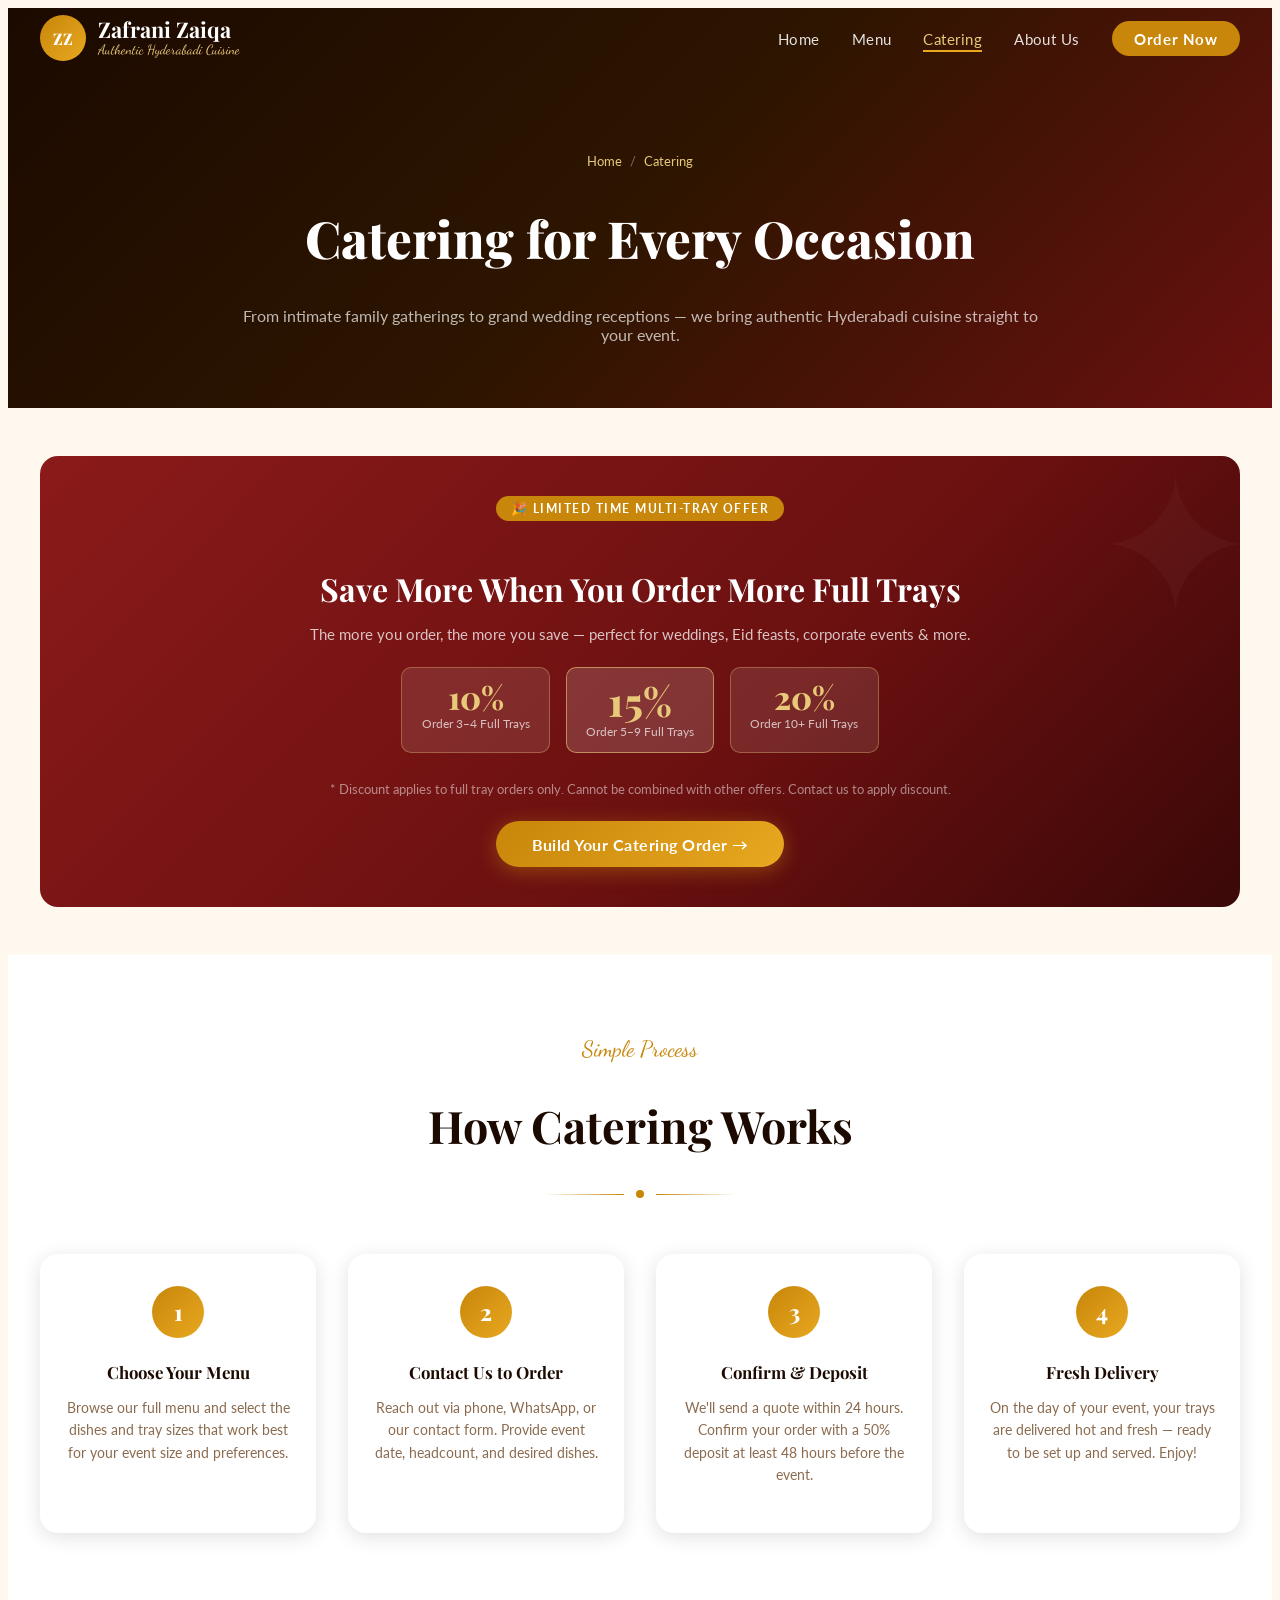
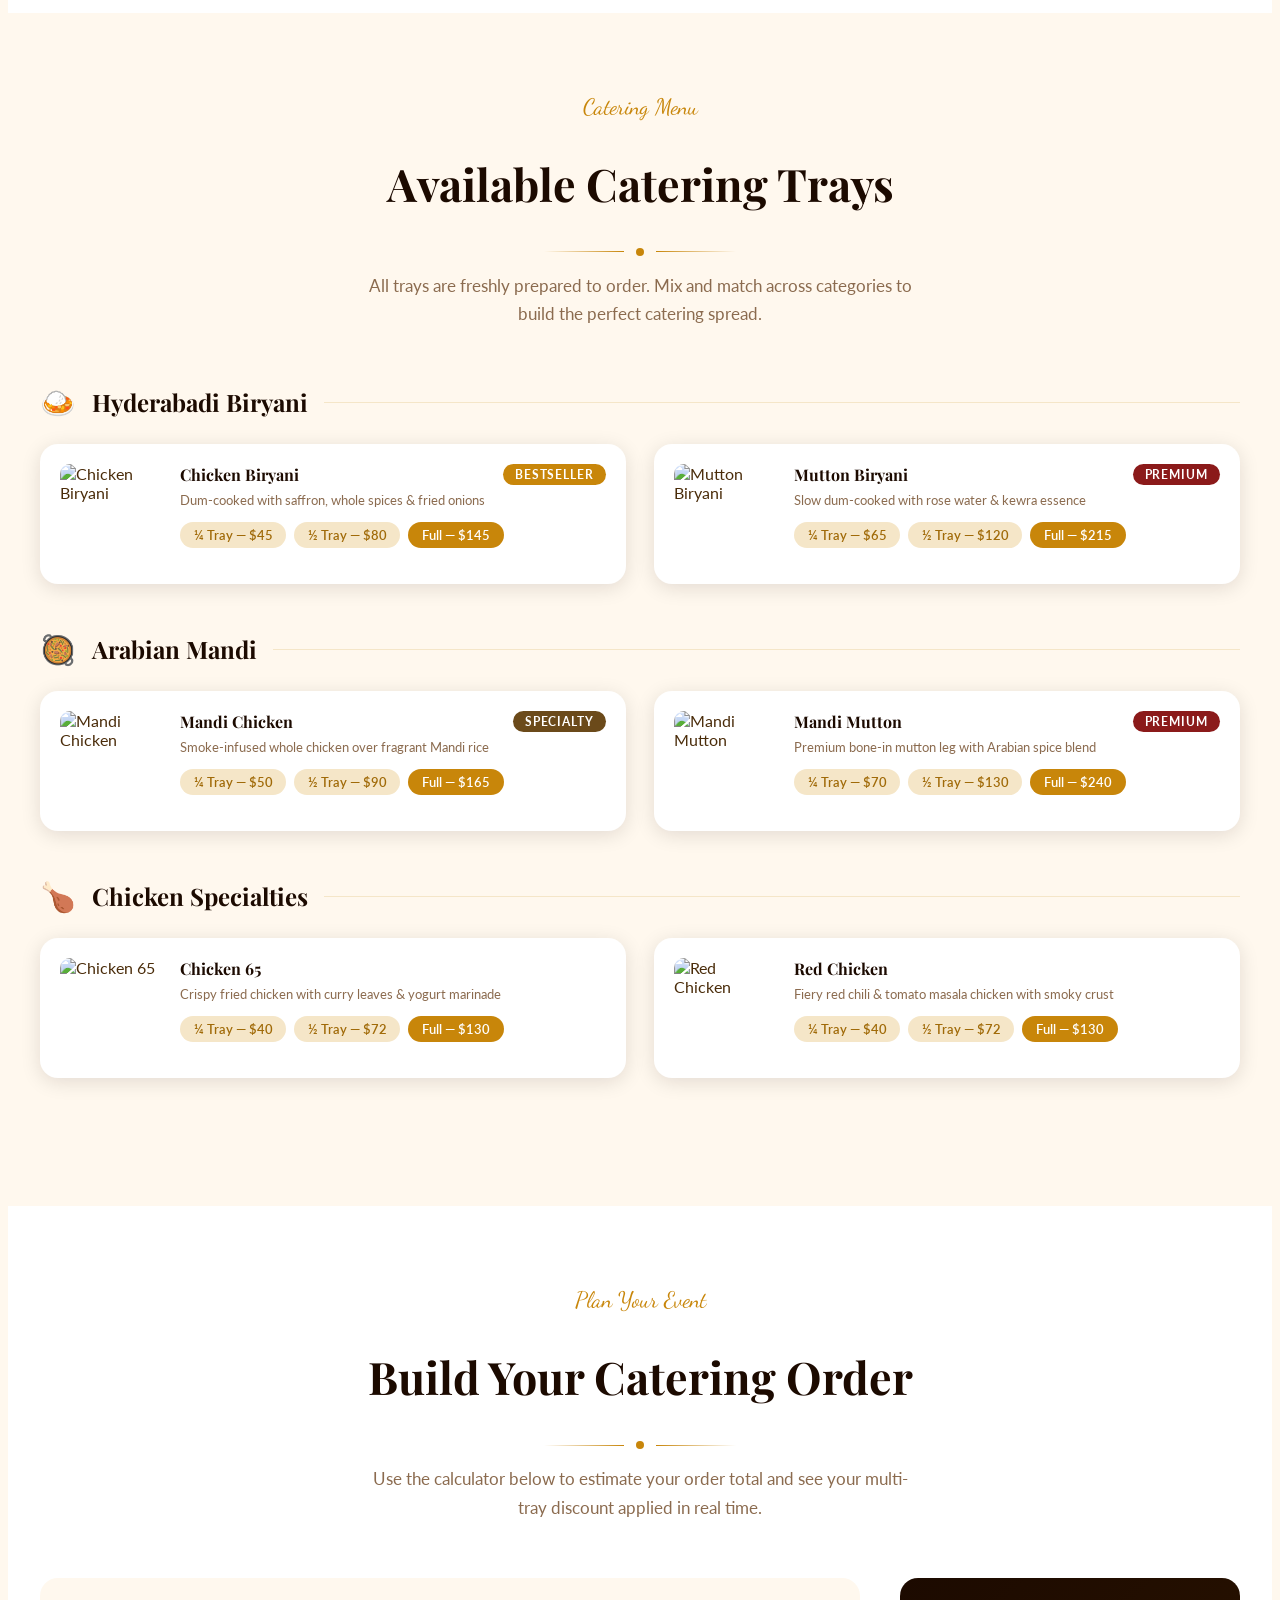
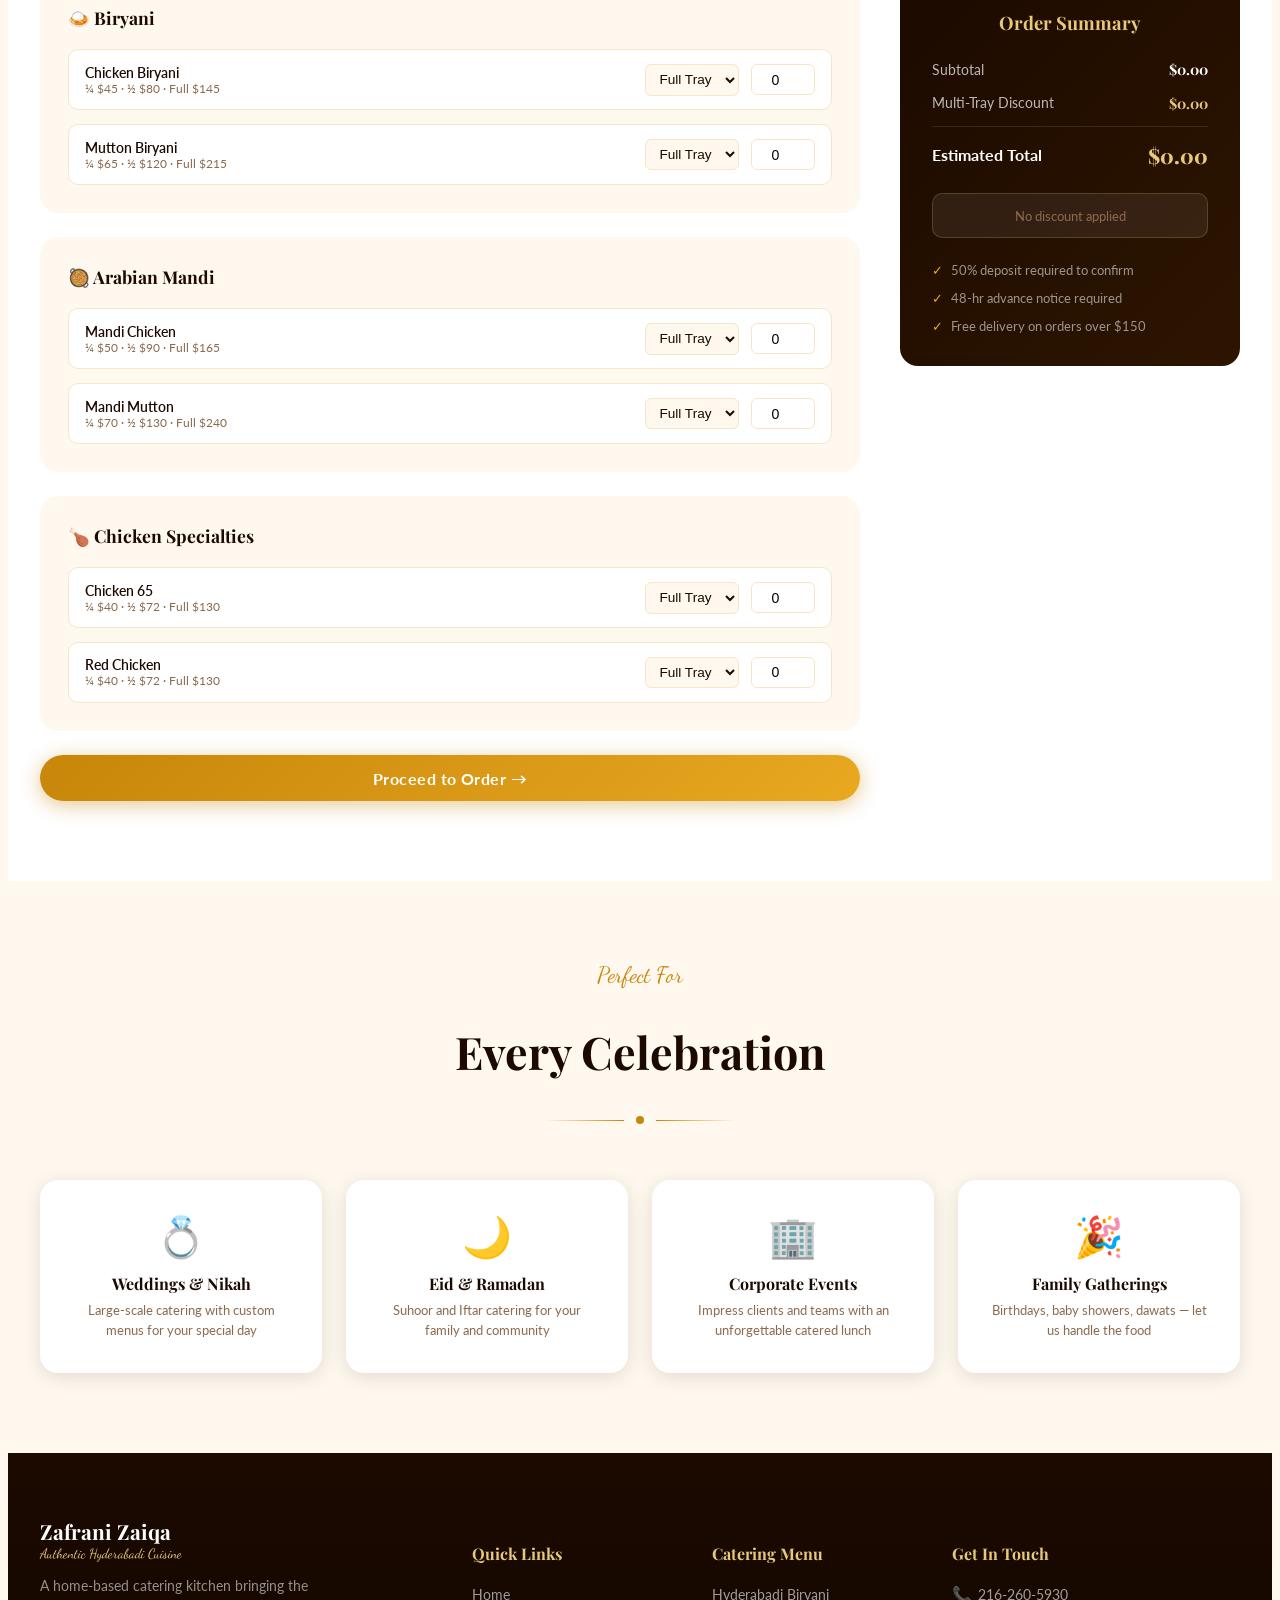
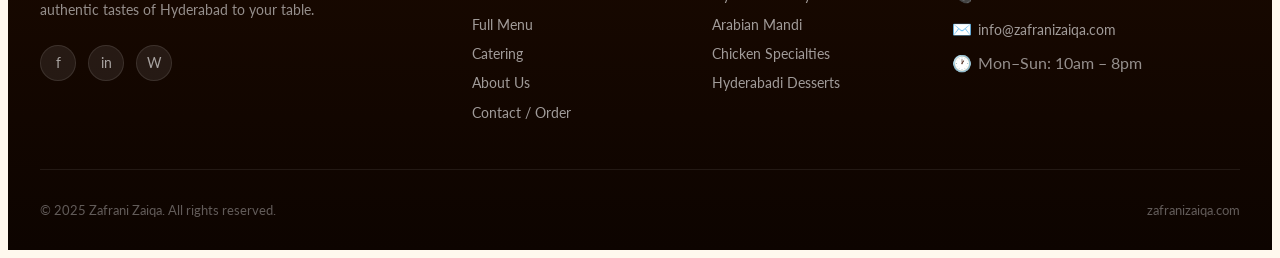
==== catering.html @ 7ddc4962 "initial commit" ====
<!DOCTYPE html>
<html lang="en">
<head>
  <meta charset="UTF-8" />
  <meta name="viewport" content="width=device-width, initial-scale=1.0" />
  <title>Catering Services — Zafrani Zaiqa</title>
  <meta name="description" content="Zafrani Zaiqa catering services. Quarter, half and full trays of Hyderabadi Biryani, Arabian Mandi, and more. Multi-tray discounts up to 20% off." />

  <link rel="preconnect" href="https://fonts.googleapis.com" />
  <link rel="preconnect" href="https://fonts.gstatic.com" crossorigin />
  <link href="https://fonts.googleapis.com/css2?family=Playfair+Display:ital,wght@0,400;0,600;0,700;0,800;1,400&family=Lato:wght@300;400;700&family=Dancing+Script:wght@500;700&display=swap" rel="stylesheet" />
  <link rel="stylesheet" href="css/styles.css" />
</head>
<body>

  <!-- ===================== NAVBAR ===================== -->
  <nav id="navbar" class="scrolled">
    <div class="nav-inner">
      <a href="index.html" style="display:flex;align-items:center;gap:0.75rem;text-decoration:none;">
        <div style="width:46px;height:46px;background:linear-gradient(135deg,#C8860A,#E8A820);border-radius:50%;display:flex;align-items:center;justify-content:center;flex-shrink:0;">
          <span style="font-family:'Playfair Display',serif;font-weight:800;font-size:1rem;color:#fff;">ZZ</span>
        </div>
        <div>
          <div class="nav-logo-text">Zafrani Zaiqa</div>
          <div class="nav-logo-sub">Authentic Hyderabadi Cuisine</div>
        </div>
      </a>
      <ul class="nav-links">
        <li><a href="index.html">Home</a></li>
        <li><a href="menu.html">Menu</a></li>
        <li><a href="catering.html" class="active">Catering</a></li>
        <li><a href="about.html">About Us</a></li>
        <li><a href="contact.html" class="nav-cta">Order Now</a></li>
      </ul>
      <button class="hamburger" id="menuToggle" aria-label="Toggle navigation" aria-expanded="false">
        <span></span><span></span><span></span>
      </button>
    </div>
    <div class="mobile-menu" id="mobileMenu">
      <a href="index.html">Home</a>
      <a href="menu.html">Menu</a>
      <a href="catering.html">Catering</a>
      <a href="about.html">About Us</a>
      <a href="contact.html" class="mob-cta">Order Now</a>
    </div>
  </nav>

  <!-- ===================== PAGE HERO ===================== -->
  <div class="page-hero" style="padding-top:76px;min-height:400px;" >
    <div style="position:absolute;inset:0;background-image:url('https://images.unsplash.com/photo-1555244162-803834f70033?auto=format&fit=crop&w=1400&q=70');background-size:cover;background-position:center;opacity:0.2;"></div>
    <div class="page-hero-content">
      <div class="breadcrumb">
        <a href="index.html">Home</a>
        <span>/</span>
        <span style="color:var(--gold);">Catering</span>
      </div>
      <h1>Catering for Every Occasion</h1>
      <p>From intimate family gatherings to grand wedding receptions — we bring authentic Hyderabadi cuisine straight to your event.</p>
    </div>
  </div>

  <!-- ===================== MULTI-TRAY PROMO BANNER ===================== -->
  <section style="padding:3rem 1.5rem;" class="bg-cream" id="discounts">
    <div class="container">
      <div class="promo-banner animate-on-scroll">
        <span class="promo-banner-tag">🎉 Limited Time Multi-Tray Offer</span>
        <h3>Save More When You Order More Full Trays</h3>
        <p>The more you order, the more you save — perfect for weddings, Eid feasts, corporate events &amp; more.</p>

        <div class="promo-tiers">
          <div class="promo-tier">
            <span class="pct">10%</span>
            <div class="desc">Order 3–4 Full Trays</div>
          </div>
          <div class="promo-tier" style="border-color:rgba(232,201,122,0.6);background:rgba(255,255,255,0.15);">
            <span class="pct" style="font-size:2.5rem;">15%</span>
            <div class="desc">Order 5–9 Full Trays</div>
          </div>
          <div class="promo-tier">
            <span class="pct">20%</span>
            <div class="desc">Order 10+ Full Trays</div>
          </div>
        </div>

        <p style="font-size:0.8rem;color:rgba(255,255,255,0.5);margin-bottom:1.5rem;">
          * Discount applies to full tray orders only. Cannot be combined with other offers. Contact us to apply discount.
        </p>
        <a href="#cateringOrderForm" class="btn-primary">Build Your Catering Order →</a>
      </div>
    </div>
  </section>

  <!-- ===================== HOW IT WORKS ===================== -->
  <section class="section bg-white">
    <div class="container">
      <div class="section-header animate-on-scroll">
        <span class="section-tag">Simple Process</span>
        <h2 class="section-title">How Catering Works</h2>
        <div class="divider-ornament"><div class="ornament-dot"></div></div>
      </div>

      <div class="steps-grid stagger">
        <div class="step-card">
          <div class="step-number">1</div>
          <h4>Choose Your Menu</h4>
          <p>Browse our full menu and select the dishes and tray sizes that work best for your event size and preferences.</p>
        </div>
        <div class="step-card">
          <div class="step-number">2</div>
          <h4>Contact Us to Order</h4>
          <p>Reach out via phone, WhatsApp, or our contact form. Provide event date, headcount, and desired dishes.</p>
        </div>
        <div class="step-card">
          <div class="step-number">3</div>
          <h4>Confirm &amp; Deposit</h4>
          <p>We'll send a quote within 24 hours. Confirm your order with a 50% deposit at least 48 hours before the event.</p>
        </div>
        <div class="step-card">
          <div class="step-number">4</div>
          <h4>Fresh Delivery</h4>
          <p>On the day of your event, your trays are delivered hot and fresh — ready to be set up and served. Enjoy!</p>
        </div>
      </div>
    </div>
  </section>

  <!-- ===================== CATERING MENU ===================== -->
  <section class="section bg-cream">
    <div class="container">
      <div class="section-header animate-on-scroll">
        <span class="section-tag">Catering Menu</span>
        <h2 class="section-title">Available Catering Trays</h2>
        <div class="divider-ornament"><div class="ornament-dot"></div></div>
        <p class="section-subtitle" style="margin:0 auto;">
          All trays are freshly prepared to order. Mix and match across categories to build the perfect catering spread.
        </p>
      </div>

      <!-- Biryani Section -->
      <div style="margin-bottom:3rem;">
        <div style="display:flex;align-items:center;gap:1rem;margin-bottom:1.5rem;">
          <span style="font-size:1.8rem;">🍛</span>
          <h3 style="font-family:'Playfair Display',serif;font-size:1.5rem;font-weight:700;color:var(--dark);margin:0;">Hyderabadi Biryani</h3>
          <div style="flex:1;height:1px;background:var(--cream-dark);"></div>
        </div>

        <div class="grid-2 stagger">
          <div style="background:var(--white);border-radius:var(--radius-lg);overflow:hidden;box-shadow:var(--shadow-card);display:flex;gap:1.25rem;padding:1.25rem;align-items:flex-start;transition:var(--transition);" onmouseover="this.style.transform='translateY(-4px)';this.style.boxShadow='var(--shadow-hover)'" onmouseout="this.style.transform='';this.style.boxShadow='var(--shadow-card)'">
            <img src="https://images.unsplash.com/photo-1563379091339-03b21ab4a4f8?auto=format&fit=crop&w=200&q=80" alt="Chicken Biryani" style="width:100px;height:100px;object-fit:cover;border-radius:var(--radius);flex-shrink:0;" loading="lazy" />
            <div style="flex:1;">
              <div style="display:flex;align-items:flex-start;justify-content:space-between;gap:0.5rem;flex-wrap:wrap;margin-bottom:0.35rem;">
                <h4 style="font-family:'Playfair Display',serif;font-weight:700;font-size:1rem;color:var(--dark);margin:0;">Chicken Biryani</h4>
                <span class="badge badge-saffron">Bestseller</span>
              </div>
              <p style="font-size:0.82rem;color:var(--text-muted);margin:0 0 0.75rem;line-height:1.5;">Dum-cooked with saffron, whole spices &amp; fried onions</p>
              <div style="display:flex;gap:0.5rem;flex-wrap:wrap;">
                <span class="pill-tag">¼ Tray — $45</span>
                <span class="pill-tag">½ Tray — $80</span>
                <span class="pill-tag" style="background:var(--saffron);color:#fff;">Full — $145</span>
              </div>
            </div>
          </div>

          <div style="background:var(--white);border-radius:var(--radius-lg);overflow:hidden;box-shadow:var(--shadow-card);display:flex;gap:1.25rem;padding:1.25rem;align-items:flex-start;transition:var(--transition);" onmouseover="this.style.transform='translateY(-4px)';this.style.boxShadow='var(--shadow-hover)'" onmouseout="this.style.transform='';this.style.boxShadow='var(--shadow-card)'">
            <img src="https://images.unsplash.com/photo-1589302168068-964664d93dc0?auto=format&fit=crop&w=200&q=80" alt="Mutton Biryani" style="width:100px;height:100px;object-fit:cover;border-radius:var(--radius);flex-shrink:0;" loading="lazy" />
            <div style="flex:1;">
              <div style="display:flex;align-items:flex-start;justify-content:space-between;gap:0.5rem;flex-wrap:wrap;margin-bottom:0.35rem;">
                <h4 style="font-family:'Playfair Display',serif;font-weight:700;font-size:1rem;color:var(--dark);margin:0;">Mutton Biryani</h4>
                <span class="badge badge-maroon">Premium</span>
              </div>
              <p style="font-size:0.82rem;color:var(--text-muted);margin:0 0 0.75rem;line-height:1.5;">Slow dum-cooked with rose water &amp; kewra essence</p>
              <div style="display:flex;gap:0.5rem;flex-wrap:wrap;">
                <span class="pill-tag">¼ Tray — $65</span>
                <span class="pill-tag">½ Tray — $120</span>
                <span class="pill-tag" style="background:var(--saffron);color:#fff;">Full — $215</span>
              </div>
            </div>
          </div>
        </div>
      </div>

      <!-- Mandi Section -->
      <div style="margin-bottom:3rem;">
        <div style="display:flex;align-items:center;gap:1rem;margin-bottom:1.5rem;">
          <span style="font-size:1.8rem;">🥘</span>
          <h3 style="font-family:'Playfair Display',serif;font-size:1.5rem;font-weight:700;color:var(--dark);margin:0;">Arabian Mandi</h3>
          <div style="flex:1;height:1px;background:var(--cream-dark);"></div>
        </div>

        <div class="grid-2 stagger">
          <div style="background:var(--white);border-radius:var(--radius-lg);overflow:hidden;box-shadow:var(--shadow-card);display:flex;gap:1.25rem;padding:1.25rem;align-items:flex-start;transition:var(--transition);" onmouseover="this.style.transform='translateY(-4px)';this.style.boxShadow='var(--shadow-hover)'" onmouseout="this.style.transform='';this.style.boxShadow='var(--shadow-card)'">
            <img src="https://images.unsplash.com/photo-1534422298391-e4f8c172dddb?auto=format&fit=crop&w=200&q=80" alt="Mandi Chicken" style="width:100px;height:100px;object-fit:cover;border-radius:var(--radius);flex-shrink:0;" loading="lazy" />
            <div style="flex:1;">
              <div style="display:flex;align-items:flex-start;justify-content:space-between;gap:0.5rem;flex-wrap:wrap;margin-bottom:0.35rem;">
                <h4 style="font-family:'Playfair Display',serif;font-weight:700;font-size:1rem;color:var(--dark);margin:0;">Mandi Chicken</h4>
                <span class="badge" style="background:#6B4A1A;color:#fff;">Specialty</span>
              </div>
              <p style="font-size:0.82rem;color:var(--text-muted);margin:0 0 0.75rem;line-height:1.5;">Smoke-infused whole chicken over fragrant Mandi rice</p>
              <div style="display:flex;gap:0.5rem;flex-wrap:wrap;">
                <span class="pill-tag">¼ Tray — $50</span>
                <span class="pill-tag">½ Tray — $90</span>
                <span class="pill-tag" style="background:var(--saffron);color:#fff;">Full — $165</span>
              </div>
            </div>
          </div>

          <div style="background:var(--white);border-radius:var(--radius-lg);overflow:hidden;box-shadow:var(--shadow-card);display:flex;gap:1.25rem;padding:1.25rem;align-items:flex-start;transition:var(--transition);" onmouseover="this.style.transform='translateY(-4px)';this.style.boxShadow='var(--shadow-hover)'" onmouseout="this.style.transform='';this.style.boxShadow='var(--shadow-card)'">
            <img src="https://images.unsplash.com/photo-1544025162-d76694265947?auto=format&fit=crop&w=200&q=80" alt="Mandi Mutton" style="width:100px;height:100px;object-fit:cover;border-radius:var(--radius);flex-shrink:0;" loading="lazy" />
            <div style="flex:1;">
              <div style="display:flex;align-items:flex-start;justify-content:space-between;gap:0.5rem;flex-wrap:wrap;margin-bottom:0.35rem;">
                <h4 style="font-family:'Playfair Display',serif;font-weight:700;font-size:1rem;color:var(--dark);margin:0;">Mandi Mutton</h4>
                <span class="badge badge-maroon">Premium</span>
              </div>
              <p style="font-size:0.82rem;color:var(--text-muted);margin:0 0 0.75rem;line-height:1.5;">Premium bone-in mutton leg with Arabian spice blend</p>
              <div style="display:flex;gap:0.5rem;flex-wrap:wrap;">
                <span class="pill-tag">¼ Tray — $70</span>
                <span class="pill-tag">½ Tray — $130</span>
                <span class="pill-tag" style="background:var(--saffron);color:#fff;">Full — $240</span>
              </div>
            </div>
          </div>
        </div>
      </div>

      <!-- Chicken Specialties -->
      <div style="margin-bottom:3rem;">
        <div style="display:flex;align-items:center;gap:1rem;margin-bottom:1.5rem;">
          <span style="font-size:1.8rem;">🍗</span>
          <h3 style="font-family:'Playfair Display',serif;font-size:1.5rem;font-weight:700;color:var(--dark);margin:0;">Chicken Specialties</h3>
          <div style="flex:1;height:1px;background:var(--cream-dark);"></div>
        </div>

        <div class="grid-2 stagger">
          <div style="background:var(--white);border-radius:var(--radius-lg);overflow:hidden;box-shadow:var(--shadow-card);display:flex;gap:1.25rem;padding:1.25rem;align-items:flex-start;transition:var(--transition);" onmouseover="this.style.transform='translateY(-4px)';this.style.boxShadow='var(--shadow-hover)'" onmouseout="this.style.transform='';this.style.boxShadow='var(--shadow-card)'">
            <img src="https://images.unsplash.com/photo-1527477396000-e27163b481c2?auto=format&fit=crop&w=200&q=80" alt="Chicken 65" style="width:100px;height:100px;object-fit:cover;border-radius:var(--radius);flex-shrink:0;" loading="lazy" />
            <div style="flex:1;">
              <h4 style="font-family:'Playfair Display',serif;font-weight:700;font-size:1rem;color:var(--dark);margin:0 0 0.35rem;">Chicken 65</h4>
              <p style="font-size:0.82rem;color:var(--text-muted);margin:0 0 0.75rem;line-height:1.5;">Crispy fried chicken with curry leaves &amp; yogurt marinade</p>
              <div style="display:flex;gap:0.5rem;flex-wrap:wrap;">
                <span class="pill-tag">¼ Tray — $40</span>
                <span class="pill-tag">½ Tray — $72</span>
                <span class="pill-tag" style="background:var(--saffron);color:#fff;">Full — $130</span>
              </div>
            </div>
          </div>

          <div style="background:var(--white);border-radius:var(--radius-lg);overflow:hidden;box-shadow:var(--shadow-card);display:flex;gap:1.25rem;padding:1.25rem;align-items:flex-start;transition:var(--transition);" onmouseover="this.style.transform='translateY(-4px)';this.style.boxShadow='var(--shadow-hover)'" onmouseout="this.style.transform='';this.style.boxShadow='var(--shadow-card)'">
            <img src="https://images.unsplash.com/photo-1598103442097-8b74394b95c3?auto=format&fit=crop&w=200&q=80" alt="Red Chicken" style="width:100px;height:100px;object-fit:cover;border-radius:var(--radius);flex-shrink:0;" loading="lazy" />
            <div style="flex:1;">
              <h4 style="font-family:'Playfair Display',serif;font-weight:700;font-size:1rem;color:var(--dark);margin:0 0 0.35rem;">Red Chicken</h4>
              <p style="font-size:0.82rem;color:var(--text-muted);margin:0 0 0.75rem;line-height:1.5;">Fiery red chili &amp; tomato masala chicken with smoky crust</p>
              <div style="display:flex;gap:0.5rem;flex-wrap:wrap;">
                <span class="pill-tag">¼ Tray — $40</span>
                <span class="pill-tag">½ Tray — $72</span>
                <span class="pill-tag" style="background:var(--saffron);color:#fff;">Full — $130</span>
              </div>
            </div>
          </div>
        </div>
      </div>

    </div>
  </section>

  <!-- ===================== INTERACTIVE CALCULATOR ===================== -->
  <section class="section bg-white" id="cateringOrderForm">
    <div class="container">
      <div class="section-header animate-on-scroll">
        <span class="section-tag">Plan Your Event</span>
        <h2 class="section-title">Build Your Catering Order</h2>
        <div class="divider-ornament"><div class="ornament-dot"></div></div>
        <p class="section-subtitle" style="margin:0 auto;">
          Use the calculator below to estimate your order total and see your multi-tray discount applied in real time.
        </p>
      </div>

      <div style="display:grid;grid-template-columns:1fr 340px;gap:2.5rem;align-items:start;" class="animate-on-scroll" id="calcGrid">
        <!-- Order builder -->
        <form id="cateringForm">
          <!-- Biryani -->
          <div style="background:var(--cream);border-radius:var(--radius-lg);padding:1.75rem;margin-bottom:1.5rem;">
            <h4 style="font-family:'Playfair Display',serif;font-size:1.1rem;font-weight:700;color:var(--dark);margin:0 0 1.25rem;display:flex;align-items:center;gap:0.5rem;">🍛 Biryani</h4>
            <div style="display:flex;flex-direction:column;gap:0.85rem;">

              <div style="display:grid;grid-template-columns:1fr auto auto;align-items:center;gap:0.75rem;background:var(--white);padding:0.85rem 1rem;border-radius:var(--radius);border:1px solid var(--cream-dark);">
                <div>
                  <div style="font-weight:600;font-size:0.9rem;color:var(--dark);">Chicken Biryani</div>
                  <div style="font-size:0.78rem;color:var(--text-muted);">¼ $45 · ½ $80 · Full $145</div>
                </div>
                <select style="padding:0.4rem 0.6rem;border:1.5px solid var(--cream-dark);border-radius:6px;font-size:0.85rem;color:var(--dark);background:var(--cream);outline:none;" id="sel-cb-size">
                  <option value="145" data-label="Full">Full Tray</option>
                  <option value="80" data-label="Half">½ Tray</option>
                  <option value="45" data-label="Quarter">¼ Tray</option>
                </select>
                <input type="number" min="0" max="50" value="0" data-price="145" data-tray="full"
                  style="width:64px;padding:0.4rem 0.6rem;border:1.5px solid var(--cream-dark);border-radius:6px;font-size:0.88rem;text-align:center;outline:none;"
                  id="qty-cb" aria-label="Chicken Biryani quantity" />
              </div>

              <div style="display:grid;grid-template-columns:1fr auto auto;align-items:center;gap:0.75rem;background:var(--white);padding:0.85rem 1rem;border-radius:var(--radius);border:1px solid var(--cream-dark);">
                <div>
                  <div style="font-weight:600;font-size:0.9rem;color:var(--dark);">Mutton Biryani</div>
                  <div style="font-size:0.78rem;color:var(--text-muted);">¼ $65 · ½ $120 · Full $215</div>
                </div>
                <select style="padding:0.4rem 0.6rem;border:1.5px solid var(--cream-dark);border-radius:6px;font-size:0.85rem;color:var(--dark);background:var(--cream);outline:none;" id="sel-mb-size">
                  <option value="215">Full Tray</option>
                  <option value="120">½ Tray</option>
                  <option value="65">¼ Tray</option>
                </select>
                <input type="number" min="0" max="50" value="0" data-price="215" data-tray="full"
                  style="width:64px;padding:0.4rem 0.6rem;border:1.5px solid var(--cream-dark);border-radius:6px;font-size:0.88rem;text-align:center;outline:none;"
                  id="qty-mb" aria-label="Mutton Biryani quantity" />
              </div>
            </div>
          </div>

          <!-- Mandi -->
          <div style="background:var(--cream);border-radius:var(--radius-lg);padding:1.75rem;margin-bottom:1.5rem;">
            <h4 style="font-family:'Playfair Display',serif;font-size:1.1rem;font-weight:700;color:var(--dark);margin:0 0 1.25rem;display:flex;align-items:center;gap:0.5rem;">🥘 Arabian Mandi</h4>
            <div style="display:flex;flex-direction:column;gap:0.85rem;">
              <div style="display:grid;grid-template-columns:1fr auto auto;align-items:center;gap:0.75rem;background:var(--white);padding:0.85rem 1rem;border-radius:var(--radius);border:1px solid var(--cream-dark);">
                <div><div style="font-weight:600;font-size:0.9rem;color:var(--dark);">Mandi Chicken</div><div style="font-size:0.78rem;color:var(--text-muted);">¼ $50 · ½ $90 · Full $165</div></div>
                <select style="padding:0.4rem 0.6rem;border:1.5px solid var(--cream-dark);border-radius:6px;font-size:0.85rem;color:var(--dark);background:var(--cream);outline:none;">
                  <option value="165">Full Tray</option><option value="90">½ Tray</option><option value="50">¼ Tray</option>
                </select>
                <input type="number" min="0" max="50" value="0" data-price="165" data-tray="full" style="width:64px;padding:0.4rem 0.6rem;border:1.5px solid var(--cream-dark);border-radius:6px;font-size:0.88rem;text-align:center;outline:none;" aria-label="Mandi Chicken quantity" />
              </div>
              <div style="display:grid;grid-template-columns:1fr auto auto;align-items:center;gap:0.75rem;background:var(--white);padding:0.85rem 1rem;border-radius:var(--radius);border:1px solid var(--cream-dark);">
                <div><div style="font-weight:600;font-size:0.9rem;color:var(--dark);">Mandi Mutton</div><div style="font-size:0.78rem;color:var(--text-muted);">¼ $70 · ½ $130 · Full $240</div></div>
                <select style="padding:0.4rem 0.6rem;border:1.5px solid var(--cream-dark);border-radius:6px;font-size:0.85rem;color:var(--dark);background:var(--cream);outline:none;">
                  <option value="240">Full Tray</option><option value="130">½ Tray</option><option value="70">¼ Tray</option>
                </select>
                <input type="number" min="0" max="50" value="0" data-price="240" data-tray="full" style="width:64px;padding:0.4rem 0.6rem;border:1.5px solid var(--cream-dark);border-radius:6px;font-size:0.88rem;text-align:center;outline:none;" aria-label="Mandi Mutton quantity" />
              </div>
            </div>
          </div>

          <!-- Chicken -->
          <div style="background:var(--cream);border-radius:var(--radius-lg);padding:1.75rem;margin-bottom:1.5rem;">
            <h4 style="font-family:'Playfair Display',serif;font-size:1.1rem;font-weight:700;color:var(--dark);margin:0 0 1.25rem;">🍗 Chicken Specialties</h4>
            <div style="display:flex;flex-direction:column;gap:0.85rem;">
              <div style="display:grid;grid-template-columns:1fr auto auto;align-items:center;gap:0.75rem;background:var(--white);padding:0.85rem 1rem;border-radius:var(--radius);border:1px solid var(--cream-dark);">
                <div><div style="font-weight:600;font-size:0.9rem;color:var(--dark);">Chicken 65</div><div style="font-size:0.78rem;color:var(--text-muted);">¼ $40 · ½ $72 · Full $130</div></div>
                <select style="padding:0.4rem 0.6rem;border:1.5px solid var(--cream-dark);border-radius:6px;font-size:0.85rem;color:var(--dark);background:var(--cream);outline:none;">
                  <option value="130">Full Tray</option><option value="72">½ Tray</option><option value="40">¼ Tray</option>
                </select>
                <input type="number" min="0" max="50" value="0" data-price="130" data-tray="full" style="width:64px;padding:0.4rem 0.6rem;border:1.5px solid var(--cream-dark);border-radius:6px;font-size:0.88rem;text-align:center;outline:none;" aria-label="Chicken 65 quantity" />
              </div>
              <div style="display:grid;grid-template-columns:1fr auto auto;align-items:center;gap:0.75rem;background:var(--white);padding:0.85rem 1rem;border-radius:var(--radius);border:1px solid var(--cream-dark);">
                <div><div style="font-weight:600;font-size:0.9rem;color:var(--dark);">Red Chicken</div><div style="font-size:0.78rem;color:var(--text-muted);">¼ $40 · ½ $72 · Full $130</div></div>
                <select style="padding:0.4rem 0.6rem;border:1.5px solid var(--cream-dark);border-radius:6px;font-size:0.85rem;color:var(--dark);background:var(--cream);outline:none;">
                  <option value="130">Full Tray</option><option value="72">½ Tray</option><option value="40">¼ Tray</option>
                </select>
                <input type="number" min="0" max="50" value="0" data-price="130" data-tray="full" style="width:64px;padding:0.4rem 0.6rem;border:1.5px solid var(--cream-dark);border-radius:6px;font-size:0.88rem;text-align:center;outline:none;" aria-label="Red Chicken quantity" />
              </div>
            </div>
          </div>

          <a href="contact.html" class="btn-primary" style="width:100%;text-align:center;display:block;">Proceed to Order →</a>
        </form>

        <!-- Summary Panel -->
        <div style="position:sticky;top:100px;">
          <div style="background:linear-gradient(135deg,var(--dark),var(--dark-800));border-radius:var(--radius-lg);padding:2rem;color:#fff;">
            <h4 style="font-family:'Playfair Display',serif;font-size:1.15rem;font-weight:700;color:var(--gold);margin:0 0 1.5rem;text-align:center;">Order Summary</h4>

            <div style="display:flex;flex-direction:column;gap:0.85rem;margin-bottom:1.5rem;">
              <div style="display:flex;justify-content:space-between;align-items:center;font-size:0.9rem;">
                <span style="color:rgba(255,255,255,0.7);">Subtotal</span>
                <span id="calcSubtotal" style="font-family:'Playfair Display',serif;font-weight:700;color:#fff;">$0.00</span>
              </div>
              <div style="display:flex;justify-content:space-between;align-items:center;font-size:0.9rem;">
                <span style="color:rgba(255,255,255,0.7);">Multi-Tray Discount</span>
                <span id="calcDiscount" style="font-family:'Playfair Display',serif;font-weight:700;color:var(--gold);">$0.00</span>
              </div>
              <div style="height:1px;background:rgba(255,255,255,0.1);"></div>
              <div style="display:flex;justify-content:space-between;align-items:center;">
                <span style="font-weight:700;color:#fff;font-size:1rem;">Estimated Total</span>
                <span id="calcTotal" style="font-family:'Playfair Display',serif;font-size:1.3rem;font-weight:800;color:var(--gold);">$0.00</span>
              </div>
            </div>

            <div style="background:rgba(255,255,255,0.07);border-radius:var(--radius);padding:0.85rem;margin-bottom:1.5rem;text-align:center;border:1px solid rgba(232,201,122,0.2);">
              <p id="discountTier" style="margin:0;font-size:0.82rem;color:rgba(255,255,255,0.65);">Add Full Trays to see discounts</p>
            </div>

            <div style="display:flex;flex-direction:column;gap:0.75rem;font-size:0.8rem;color:rgba(255,255,255,0.55);">
              <div style="display:flex;align-items:center;gap:0.5rem;"><span style="color:var(--saffron-light);">✓</span> 50% deposit required to confirm</div>
              <div style="display:flex;align-items:center;gap:0.5rem;"><span style="color:var(--saffron-light);">✓</span> 48-hr advance notice required</div>
              <div style="display:flex;align-items:center;gap:0.5rem;"><span style="color:var(--saffron-light);">✓</span> Free delivery on orders over $150</div>
            </div>
          </div>
        </div>

      </div>
    </div>
  </section>

  <!-- responsive fix for calc grid -->
  <style>
    @media (max-width: 860px) {
      #calcGrid { grid-template-columns: 1fr !important; }
      #calcGrid > div:last-child { position: static !important; }
    }
  </style>

  <!-- ===================== OCCASIONS ===================== -->
  <section class="section bg-cream">
    <div class="container">
      <div class="section-header animate-on-scroll">
        <span class="section-tag">Perfect For</span>
        <h2 class="section-title">Every Celebration</h2>
        <div class="divider-ornament"><div class="ornament-dot"></div></div>
      </div>

      <div class="grid-4 stagger">
        <div style="background:var(--white);border-radius:var(--radius-lg);padding:2rem;text-align:center;box-shadow:var(--shadow-card);transition:var(--transition);" onmouseover="this.style.transform='translateY(-4px)'" onmouseout="this.style.transform=''">
          <div style="font-size:2.5rem;margin-bottom:0.75rem;">💍</div>
          <h4 style="font-family:'Playfair Display',serif;font-weight:700;color:var(--dark);margin:0 0 0.4rem;">Weddings &amp; Nikah</h4>
          <p style="font-size:0.83rem;color:var(--text-muted);margin:0;line-height:1.5;">Large-scale catering with custom menus for your special day</p>
        </div>
        <div style="background:var(--white);border-radius:var(--radius-lg);padding:2rem;text-align:center;box-shadow:var(--shadow-card);transition:var(--transition);" onmouseover="this.style.transform='translateY(-4px)'" onmouseout="this.style.transform=''">
          <div style="font-size:2.5rem;margin-bottom:0.75rem;">🌙</div>
          <h4 style="font-family:'Playfair Display',serif;font-weight:700;color:var(--dark);margin:0 0 0.4rem;">Eid &amp; Ramadan</h4>
          <p style="font-size:0.83rem;color:var(--text-muted);margin:0;line-height:1.5;">Suhoor and Iftar catering for your family and community</p>
        </div>
        <div style="background:var(--white);border-radius:var(--radius-lg);padding:2rem;text-align:center;box-shadow:var(--shadow-card);transition:var(--transition);" onmouseover="this.style.transform='translateY(-4px)'" onmouseout="this.style.transform=''">
          <div style="font-size:2.5rem;margin-bottom:0.75rem;">🏢</div>
          <h4 style="font-family:'Playfair Display',serif;font-weight:700;color:var(--dark);margin:0 0 0.4rem;">Corporate Events</h4>
          <p style="font-size:0.83rem;color:var(--text-muted);margin:0;line-height:1.5;">Impress clients and teams with an unforgettable catered lunch</p>
        </div>
        <div style="background:var(--white);border-radius:var(--radius-lg);padding:2rem;text-align:center;box-shadow:var(--shadow-card);transition:var(--transition);" onmouseover="this.style.transform='translateY(-4px)'" onmouseout="this.style.transform=''">
          <div style="font-size:2.5rem;margin-bottom:0.75rem;">🎉</div>
          <h4 style="font-family:'Playfair Display',serif;font-weight:700;color:var(--dark);margin:0 0 0.4rem;">Family Gatherings</h4>
          <p style="font-size:0.83rem;color:var(--text-muted);margin:0;line-height:1.5;">Birthdays, baby showers, dawats — let us handle the food</p>
        </div>
      </div>
    </div>
  </section>

  <!-- ===================== FOOTER ===================== -->
  <footer class="footer">
    <div class="footer-grid">
      <div class="footer-brand">
        <div>
          <div class="footer-logo-text">Zafrani Zaiqa</div>
          <div class="footer-logo-sub">Authentic Hyderabadi Cuisine</div>
        </div>
        <p>A home-based catering kitchen bringing the authentic tastes of Hyderabad to your table.</p>
        <div class="social-links">
          <a href="#" class="social-link" aria-label="Facebook">f</a>
          <a href="#" class="social-link" aria-label="Instagram">in</a>
          <a href="#" class="social-link" aria-label="WhatsApp">W</a>
        </div>
      </div>
      <div class="footer-col">
        <h5>Quick Links</h5>
        <ul class="footer-links">
          <li><a href="index.html">Home</a></li>
          <li><a href="menu.html">Full Menu</a></li>
          <li><a href="catering.html">Catering</a></li>
          <li><a href="about.html">About Us</a></li>
          <li><a href="contact.html">Contact / Order</a></li>
        </ul>
      </div>
      <div class="footer-col">
        <h5>Catering Menu</h5>
        <ul class="footer-links">
          <li><a href="menu.html">Hyderabadi Biryani</a></li>
          <li><a href="menu.html">Arabian Mandi</a></li>
          <li><a href="menu.html">Chicken Specialties</a></li>
          <li><a href="menu.html">Hyderabadi Desserts</a></li>
        </ul>
      </div>
      <div class="footer-col">
        <h5>Get In Touch</h5>
        <ul class="footer-links" style="gap:0.9rem;">
          <li><span style="color:var(--gold);margin-right:0.4rem;">📞</span><a href="tel:+15550001234">216-260-5930</a></li>
          <li><span style="color:var(--gold);margin-right:0.4rem;">✉️</span><a href="mailto:info@zafranizaiqa.com">info@zafranizaiqa.com</a></li>
          <li><span style="color:var(--gold);margin-right:0.4rem;">🕐</span><span style="color:rgba(255,255,255,0.55);">Mon–Sun: 10am – 8pm</span></li>
        </ul>
      </div>
    </div>
    <div class="footer-bottom">
      <span>© 2025 Zafrani Zaiqa. All rights reserved.</span>
      <span>zafranizaiqa.com</span>
    </div>
  </footer>

  <script src="js/main.js"></script>

  <!-- Sync selects with data-price on quantity inputs -->
  <script>
    // Sync dropdown price → input data-price for live calculator
    document.querySelectorAll('#cateringForm select').forEach(select => {
      const row = select.closest('[style*="grid-template-columns"]');
      if (!row) return;
      const input = row.querySelector('input[type="number"]');
      if (!input) return;
      select.addEventListener('change', () => {
        const isFull = select.options[select.selectedIndex].text.includes('Full');
        input.dataset.price = select.value;
        input.dataset.tray  = isFull ? 'full' : 'other';
        input.dispatchEvent(new Event('input'));
      });
    });
  </script>
</body>
</html>
---- css/styles.css ----
/* =====================================================
   Zafrani Zaiqa — Custom Styles
   zafranizaiqa.com
   ===================================================== */

/* ---------- CSS Variables ---------- */
:root {
  --saffron:       #C8860A;
  --saffron-light: #E8A820;
  --saffron-dark:  #A06A08;
  --maroon:        #8B1A1A;
  --maroon-dark:   #6B1010;
  --gold:          #E8C97A;
  --cream:         #FFF8EE;
  --cream-dark:    #F5E6C8;
  --dark:          #1C0A00;
  --dark-800:      #2D1500;
  --text-body:     #4A2C0A;
  --text-muted:    #8B6B4F;
  --white:         #FFFFFF;
  --shadow-card:   0 4px 20px rgba(28, 10, 0, 0.12);
  --shadow-hover:  0 8px 32px rgba(28, 10, 0, 0.22);
  --radius:        10px;
  --radius-lg:     18px;
  --transition:    all 0.3s cubic-bezier(0.4, 0, 0.2, 1);
}

/* ---------- Base ---------- */
*, *::before, *::after { box-sizing: border-box; }

html { scroll-behavior: smooth; }

body {
  font-family: 'Lato', sans-serif;
  color: var(--text-body);
  background-color: var(--cream);
  overflow-x: hidden;
}

/* ---------- Typography ---------- */
.font-heading  { font-family: 'Playfair Display', serif; }
.font-accent   { font-family: 'Dancing Script', cursive; }

.section-tag {
  font-family: 'Dancing Script', cursive;
  font-size: 1.4rem;
  color: var(--saffron);
  display: block;
  margin-bottom: 0.25rem;
}

.section-title {
  font-family: 'Playfair Display', serif;
  font-size: clamp(1.8rem, 4vw, 2.8rem);
  font-weight: 700;
  color: var(--dark);
  line-height: 1.2;
}

.section-subtitle {
  font-size: 1.05rem;
  color: var(--text-muted);
  max-width: 560px;
  line-height: 1.7;
}

/* ---------- Navbar ---------- */
#navbar {
  position: fixed;
  top: 0; left: 0; right: 0;
  z-index: 999;
  transition: var(--transition);
  padding: 0 1rem;
}

#navbar.transparent {
  background: transparent;
}

#navbar.scrolled {
  background: rgba(28, 10, 0, 0.96);
  backdrop-filter: blur(12px);
  -webkit-backdrop-filter: blur(12px);
  box-shadow: 0 2px 20px rgba(0,0,0,0.3);
}

.nav-inner {
  max-width: 1200px;
  margin: 0 auto;
  display: flex;
  align-items: center;
  justify-content: space-between;
  height: 76px;
}

.nav-logo-text {
  font-family: 'Playfair Display', serif;
  font-size: 1.35rem;
  font-weight: 700;
  color: var(--white);
  line-height: 1.1;
}

.nav-logo-sub {
  font-family: 'Dancing Script', cursive;
  font-size: 0.85rem;
  color: var(--gold);
}

.nav-links {
  display: flex;
  align-items: center;
  gap: 2rem;
  list-style: none;
  margin: 0; padding: 0;
}

.nav-links a {
  color: rgba(255,255,255,0.88);
  text-decoration: none;
  font-size: 0.95rem;
  font-weight: 400;
  letter-spacing: 0.03em;
  transition: var(--transition);
  position: relative;
  padding-bottom: 2px;
}

.nav-links a::after {
  content: '';
  position: absolute;
  bottom: -2px; left: 0;
  width: 0; height: 2px;
  background: var(--saffron-light);
  transition: width 0.3s ease;
}

.nav-links a:hover,
.nav-links a.active { color: var(--gold); }
.nav-links a:hover::after,
.nav-links a.active::after { width: 100%; }

.nav-cta {
  background: var(--saffron) !important;
  color: var(--white) !important;
  padding: 0.55rem 1.4rem !important;
  border-radius: 50px !important;
  font-weight: 700 !important;
  letter-spacing: 0.04em !important;
  transition: var(--transition) !important;
}
.nav-cta:hover { background: var(--saffron-light) !important; transform: translateY(-1px); }
.nav-cta::after { display: none !important; }

/* Mobile nav */
.hamburger {
  display: none;
  background: none;
  border: none;
  cursor: pointer;
  padding: 6px;
  flex-direction: column;
  gap: 5px;
}
.hamburger span {
  display: block;
  width: 26px; height: 2px;
  background: var(--white);
  border-radius: 2px;
  transition: var(--transition);
}
.hamburger.open span:nth-child(1) { transform: translateY(7px) rotate(45deg); }
.hamburger.open span:nth-child(2) { opacity: 0; }
.hamburger.open span:nth-child(3) { transform: translateY(-7px) rotate(-45deg); }

.mobile-menu {
  display: none;
  background: rgba(28, 10, 0, 0.97);
  padding: 1rem 1.5rem 1.5rem;
}
.mobile-menu.open { display: block; }
.mobile-menu a {
  display: block;
  color: rgba(255,255,255,0.85);
  text-decoration: none;
  padding: 0.75rem 0;
  border-bottom: 1px solid rgba(255,255,255,0.08);
  font-size: 1rem;
  transition: color 0.2s;
}
.mobile-menu a:hover { color: var(--gold); }
.mobile-menu .mob-cta {
  display: block;
  margin-top: 1rem;
  background: var(--saffron);
  color: var(--white);
  text-align: center;
  padding: 0.75rem;
  border-radius: 50px;
  font-weight: 700;
  border: none;
}

@media (max-width: 900px) {
  .nav-links { display: none; }
  .hamburger { display: flex; }
}

/* ---------- Hero ---------- */
.hero {
  position: relative;
  min-height: 100vh;
  display: flex;
  align-items: center;
  justify-content: center;
  overflow: hidden;
}

.hero-bg {
  position: absolute;
  inset: 0;
  background-image: url('https://images.unsplash.com/photo-1563379091339-03b21ab4a4f8?auto=format&fit=crop&w=1920&q=80');
  background-size: cover;
  background-position: center;
  transform: scale(1.05);
  transition: transform 8s ease;
}
.hero:hover .hero-bg { transform: scale(1.0); }

.hero-overlay {
  position: absolute;
  inset: 0;
  background: linear-gradient(
    135deg,
    rgba(28, 10, 0, 0.82) 0%,
    rgba(139, 26, 26, 0.55) 50%,
    rgba(28, 10, 0, 0.78) 100%
  );
}

.hero-content {
  position: relative;
  z-index: 2;
  text-align: center;
  padding: 2rem 1.5rem;
  max-width: 800px;
  animation: fadeInUp 1s ease both;
}

.hero-tag {
  font-family: 'Dancing Script', cursive;
  font-size: 1.6rem;
  color: var(--gold);
  display: block;
  margin-bottom: 0.5rem;
  animation: fadeInUp 1s 0.2s ease both;
}

.hero-title {
  font-family: 'Playfair Display', serif;
  font-size: clamp(2.8rem, 7vw, 5.5rem);
  font-weight: 800;
  color: var(--white);
  line-height: 1.05;
  margin-bottom: 1rem;
  text-shadow: 0 2px 20px rgba(0,0,0,0.4);
  animation: fadeInUp 1s 0.35s ease both;
}

.hero-title span { color: var(--gold); }

.hero-subtitle {
  font-size: clamp(1rem, 2.5vw, 1.2rem);
  color: rgba(255,255,255,0.88);
  margin-bottom: 2.5rem;
  line-height: 1.7;
  animation: fadeInUp 1s 0.5s ease both;
}

.hero-badges {
  display: flex;
  justify-content: center;
  gap: 1rem;
  flex-wrap: wrap;
  margin-bottom: 2.5rem;
  animation: fadeInUp 1s 0.65s ease both;
}

.hero-badge {
  background: rgba(255,255,255,0.12);
  border: 1px solid rgba(232,201,122,0.4);
  color: var(--gold);
  padding: 0.4rem 1.1rem;
  border-radius: 50px;
  font-size: 0.85rem;
  font-weight: 600;
  letter-spacing: 0.05em;
  backdrop-filter: blur(8px);
}

.hero-btns {
  display: flex;
  gap: 1rem;
  justify-content: center;
  flex-wrap: wrap;
  animation: fadeInUp 1s 0.8s ease both;
}

.btn-primary {
  background: linear-gradient(135deg, var(--saffron), var(--saffron-light));
  color: var(--white);
  padding: 0.85rem 2.2rem;
  border-radius: 50px;
  font-weight: 700;
  font-size: 1rem;
  text-decoration: none;
  border: none;
  cursor: pointer;
  transition: var(--transition);
  display: inline-block;
  box-shadow: 0 4px 20px rgba(200, 134, 10, 0.45);
  letter-spacing: 0.03em;
}
.btn-primary:hover {
  transform: translateY(-2px);
  box-shadow: 0 8px 28px rgba(200, 134, 10, 0.55);
  background: linear-gradient(135deg, var(--saffron-light), var(--saffron));
}

.btn-outline {
  background: transparent;
  color: var(--white);
  padding: 0.85rem 2.2rem;
  border-radius: 50px;
  font-weight: 700;
  font-size: 1rem;
  text-decoration: none;
  border: 2px solid rgba(255,255,255,0.6);
  cursor: pointer;
  transition: var(--transition);
  display: inline-block;
  letter-spacing: 0.03em;
}
.btn-outline:hover {
  background: rgba(255,255,255,0.12);
  border-color: var(--gold);
  color: var(--gold);
  transform: translateY(-2px);
}

.btn-secondary {
  background: linear-gradient(135deg, var(--maroon), var(--maroon-dark));
  color: var(--white);
  padding: 0.85rem 2.2rem;
  border-radius: 50px;
  font-weight: 700;
  font-size: 1rem;
  text-decoration: none;
  border: none;
  cursor: pointer;
  transition: var(--transition);
  display: inline-block;
  box-shadow: 0 4px 20px rgba(139, 26, 26, 0.35);
}
.btn-secondary:hover {
  transform: translateY(-2px);
  box-shadow: 0 8px 28px rgba(139, 26, 26, 0.5);
}

.hero-scroll-hint {
  position: absolute;
  bottom: 2rem;
  left: 50%;
  transform: translateX(-50%);
  z-index: 2;
  display: flex;
  flex-direction: column;
  align-items: center;
  gap: 0.3rem;
  color: rgba(255,255,255,0.5);
  font-size: 0.75rem;
  letter-spacing: 0.1em;
  animation: bounce 2s infinite;
}

.scroll-arrow {
  width: 20px; height: 20px;
  border-right: 2px solid rgba(255,255,255,0.4);
  border-bottom: 2px solid rgba(255,255,255,0.4);
  transform: rotate(45deg);
}

/* ---------- Feature Strip ---------- */
.feature-strip {
  background: linear-gradient(135deg, var(--dark), var(--dark-800));
  padding: 2.5rem 1.5rem;
}

.features-grid {
  max-width: 1100px;
  margin: 0 auto;
  display: grid;
  grid-template-columns: repeat(auto-fit, minmax(200px, 1fr));
  gap: 1.5rem;
}

.feature-item {
  display: flex;
  align-items: center;
  gap: 1rem;
  padding: 1rem;
  border-radius: var(--radius);
  border: 1px solid rgba(232,201,122,0.15);
  transition: var(--transition);
}
.feature-item:hover {
  border-color: rgba(232,201,122,0.35);
  background: rgba(255,255,255,0.04);
}

.feature-icon {
  font-size: 1.8rem;
  flex-shrink: 0;
}

.feature-item h4 {
  font-family: 'Playfair Display', serif;
  font-size: 1rem;
  font-weight: 600;
  color: var(--gold);
  margin: 0 0 0.2rem;
}
.feature-item p {
  font-size: 0.8rem;
  color: rgba(255,255,255,0.55);
  margin: 0;
  line-height: 1.4;
}

/* ---------- Sections ---------- */
.section {
  padding: 5rem 1.5rem;
}

.section-header {
  text-align: center;
  margin-bottom: 3.5rem;
}

.divider-ornament {
  display: flex;
  align-items: center;
  justify-content: center;
  gap: 0.75rem;
  margin: 0.75rem 0 1rem;
}
.divider-ornament::before,
.divider-ornament::after {
  content: '';
  flex: 1;
  max-width: 80px;
  height: 1px;
  background: linear-gradient(to right, transparent, var(--saffron));
}
.divider-ornament::after {
  background: linear-gradient(to left, transparent, var(--saffron));
}
.divider-ornament .ornament-dot {
  width: 8px; height: 8px;
  background: var(--saffron);
  border-radius: 50%;
}

.container { max-width: 1200px; margin: 0 auto; }

/* ---------- Food Cards ---------- */
.food-card {
  background: var(--white);
  border-radius: var(--radius-lg);
  overflow: hidden;
  box-shadow: var(--shadow-card);
  transition: var(--transition);
}
.food-card:hover {
  transform: translateY(-6px);
  box-shadow: var(--shadow-hover);
}

.food-card-img {
  width: 100%;
  height: 220px;
  object-fit: cover;
  display: block;
  transition: transform 0.5s ease;
}
.food-card:hover .food-card-img { transform: scale(1.06); }

.food-card-img-wrap {
  overflow: hidden;
  position: relative;
}

.food-card-badge {
  position: absolute;
  top: 12px; right: 12px;
  background: var(--saffron);
  color: var(--white);
  font-size: 0.72rem;
  font-weight: 700;
  padding: 0.25rem 0.7rem;
  border-radius: 50px;
  letter-spacing: 0.05em;
  text-transform: uppercase;
}

.food-card-body {
  padding: 1.25rem 1.4rem 1.5rem;
}
.food-card-body h3 {
  font-family: 'Playfair Display', serif;
  font-size: 1.15rem;
  font-weight: 700;
  color: var(--dark);
  margin: 0 0 0.4rem;
}
.food-card-body p {
  font-size: 0.88rem;
  color: var(--text-muted);
  margin: 0 0 1rem;
  line-height: 1.5;
}
.food-card-footer {
  display: flex;
  align-items: center;
  justify-content: space-between;
  padding-top: 0.75rem;
  border-top: 1px solid var(--cream-dark);
}
.food-card-price {
  font-family: 'Playfair Display', serif;
  font-size: 1.1rem;
  font-weight: 700;
  color: var(--saffron);
}
.food-card-price span {
  font-size: 0.78rem;
  font-weight: 400;
  color: var(--text-muted);
  font-family: 'Lato', sans-serif;
}

/* ---------- Promo Banner ---------- */
.promo-banner {
  background: linear-gradient(135deg, var(--maroon), var(--maroon-dark) 60%, #3B0808);
  border-radius: var(--radius-lg);
  padding: 2.5rem 2rem;
  position: relative;
  overflow: hidden;
  text-align: center;
}
.promo-banner::before {
  content: '✦';
  position: absolute;
  font-size: 12rem;
  color: rgba(255,255,255,0.03);
  top: -2rem; right: -1rem;
  pointer-events: none;
}
.promo-banner-tag {
  display: inline-block;
  background: var(--saffron);
  color: var(--white);
  font-size: 0.78rem;
  font-weight: 700;
  letter-spacing: 0.12em;
  padding: 0.3rem 0.9rem;
  border-radius: 50px;
  text-transform: uppercase;
  margin-bottom: 0.9rem;
}
.promo-banner h3 {
  font-family: 'Playfair Display', serif;
  font-size: clamp(1.4rem, 3vw, 2rem);
  font-weight: 700;
  color: var(--white);
  margin-bottom: 0.5rem;
}
.promo-banner p {
  color: rgba(255,255,255,0.75);
  font-size: 0.95rem;
  margin-bottom: 1.5rem;
}

.promo-tiers {
  display: flex;
  justify-content: center;
  gap: 1rem;
  flex-wrap: wrap;
  margin-bottom: 1.75rem;
}
.promo-tier {
  background: rgba(255,255,255,0.1);
  border: 1px solid rgba(232,201,122,0.35);
  border-radius: var(--radius);
  padding: 0.8rem 1.2rem;
  text-align: center;
  min-width: 140px;
}
.promo-tier .pct {
  font-family: 'Playfair Display', serif;
  font-size: 2rem;
  font-weight: 800;
  color: var(--gold);
  line-height: 1;
  display: block;
}
.promo-tier .desc {
  font-size: 0.78rem;
  color: rgba(255,255,255,0.7);
  margin-top: 0.2rem;
}

/* ---------- Pricing Table ---------- */
.pricing-table {
  width: 100%;
  border-collapse: collapse;
  font-size: 0.9rem;
  background: var(--white);
  border-radius: var(--radius-lg);
  overflow: hidden;
  box-shadow: var(--shadow-card);
}
.pricing-table thead {
  background: linear-gradient(135deg, var(--dark), var(--dark-800));
}
.pricing-table thead th {
  color: var(--gold);
  font-family: 'Playfair Display', serif;
  font-weight: 600;
  padding: 1rem 1.25rem;
  text-align: left;
  font-size: 0.88rem;
  letter-spacing: 0.05em;
  text-transform: uppercase;
}
.pricing-table tbody tr {
  border-bottom: 1px solid var(--cream-dark);
  transition: background 0.2s;
}
.pricing-table tbody tr:last-child { border-bottom: none; }
.pricing-table tbody tr:hover { background: var(--cream); }
.pricing-table td {
  padding: 0.9rem 1.25rem;
  color: var(--text-body);
}
.pricing-table td:first-child {
  font-weight: 600;
  color: var(--dark);
}
.pricing-table td.price {
  font-family: 'Playfair Display', serif;
  font-weight: 700;
  color: var(--saffron);
}
.pricing-table .category-row td {
  background: var(--cream-dark);
  color: var(--maroon);
  font-family: 'Playfair Display', serif;
  font-weight: 700;
  font-size: 0.82rem;
  letter-spacing: 0.08em;
  text-transform: uppercase;
  padding: 0.55rem 1.25rem;
}

/* ---------- Menu Category Cards ---------- */
.menu-category-tabs {
  display: flex;
  gap: 0.75rem;
  flex-wrap: wrap;
  justify-content: center;
  margin-bottom: 2.5rem;
}
.tab-btn {
  background: var(--white);
  border: 2px solid var(--cream-dark);
  color: var(--text-muted);
  padding: 0.55rem 1.4rem;
  border-radius: 50px;
  font-size: 0.9rem;
  font-weight: 600;
  cursor: pointer;
  transition: var(--transition);
}
.tab-btn:hover,
.tab-btn.active {
  background: var(--saffron);
  border-color: var(--saffron);
  color: var(--white);
}

.menu-section { display: none; }
.menu-section.active { display: block; }

/* ---------- Catering How-It-Works ---------- */
.steps-grid {
  display: grid;
  grid-template-columns: repeat(auto-fit, minmax(200px, 1fr));
  gap: 2rem;
  text-align: center;
  position: relative;
}
.step-card {
  padding: 2rem 1.5rem;
  background: var(--white);
  border-radius: var(--radius-lg);
  box-shadow: var(--shadow-card);
  transition: var(--transition);
  position: relative;
}
.step-card:hover { transform: translateY(-4px); box-shadow: var(--shadow-hover); }
.step-number {
  width: 52px; height: 52px;
  background: linear-gradient(135deg, var(--saffron), var(--saffron-light));
  color: var(--white);
  font-family: 'Playfair Display', serif;
  font-size: 1.4rem;
  font-weight: 800;
  border-radius: 50%;
  display: flex;
  align-items: center;
  justify-content: center;
  margin: 0 auto 1rem;
}
.step-card h4 {
  font-family: 'Playfair Display', serif;
  font-size: 1.05rem;
  font-weight: 700;
  color: var(--dark);
  margin-bottom: 0.5rem;
}
.step-card p {
  font-size: 0.88rem;
  color: var(--text-muted);
  line-height: 1.6;
}

/* ---------- Testimonials ---------- */
.testimonial-card {
  background: var(--white);
  border-radius: var(--radius-lg);
  padding: 2rem;
  box-shadow: var(--shadow-card);
  position: relative;
  transition: var(--transition);
}
.testimonial-card:hover { transform: translateY(-4px); box-shadow: var(--shadow-hover); }
.testimonial-card::before {
  content: '\201C';
  font-family: Georgia, serif;
  font-size: 5rem;
  color: var(--cream-dark);
  position: absolute;
  top: 0.5rem; left: 1.2rem;
  line-height: 1;
}
.testimonial-text {
  font-size: 0.95rem;
  color: var(--text-body);
  line-height: 1.7;
  margin-bottom: 1.25rem;
  padding-top: 1.5rem;
}
.testimonial-author {
  display: flex;
  align-items: center;
  gap: 0.75rem;
}
.testimonial-avatar {
  width: 44px; height: 44px;
  border-radius: 50%;
  background: var(--cream-dark);
  display: flex;
  align-items: center;
  justify-content: center;
  font-family: 'Playfair Display', serif;
  font-weight: 700;
  color: var(--saffron);
  font-size: 1rem;
  flex-shrink: 0;
}
.testimonial-name {
  font-weight: 700;
  font-size: 0.9rem;
  color: var(--dark);
}
.testimonial-role {
  font-size: 0.78rem;
  color: var(--text-muted);
}
.stars { color: var(--saffron); font-size: 0.85rem; margin-bottom: 0.5rem; }

/* ---------- About Hero ---------- */
.page-hero {
  background: linear-gradient(135deg, var(--dark) 0%, var(--dark-800) 50%, var(--maroon-dark) 100%);
  min-height: 340px;
  display: flex;
  align-items: flex-end;
  padding: 4rem 1.5rem 3rem;
  position: relative;
  overflow: hidden;
}
.page-hero::after {
  content: '';
  position: absolute;
  inset: 0;
  background: url('https://images.unsplash.com/photo-1414235077428-338989a2e8c0?auto=format&fit=crop&w=1200&q=70');
  background-size: cover;
  background-position: center;
  opacity: 0.12;
}
.page-hero-content {
  position: relative;
  z-index: 2;
  max-width: 800px;
  margin: 0 auto;
  text-align: center;
  width: 100%;
}
.page-hero h1 {
  font-family: 'Playfair Display', serif;
  font-size: clamp(2rem, 5vw, 3.2rem);
  font-weight: 800;
  color: var(--white);
}
.page-hero p {
  color: rgba(255,255,255,0.7);
  font-size: 1rem;
  margin-top: 0.5rem;
}
.breadcrumb {
  display: flex;
  align-items: center;
  justify-content: center;
  gap: 0.5rem;
  margin-bottom: 1rem;
  font-size: 0.82rem;
}
.breadcrumb a { color: var(--gold); text-decoration: none; }
.breadcrumb span { color: rgba(255,255,255,0.4); }

/* ---------- Contact Form ---------- */
.form-group {
  margin-bottom: 1.25rem;
}
.form-label {
  display: block;
  font-size: 0.88rem;
  font-weight: 600;
  color: var(--dark);
  margin-bottom: 0.45rem;
}
.form-control {
  width: 100%;
  padding: 0.75rem 1rem;
  border: 1.5px solid var(--cream-dark);
  border-radius: var(--radius);
  font-family: 'Lato', sans-serif;
  font-size: 0.95rem;
  color: var(--dark);
  background: var(--white);
  transition: border-color 0.2s, box-shadow 0.2s;
  outline: none;
}
.form-control:focus {
  border-color: var(--saffron);
  box-shadow: 0 0 0 3px rgba(200, 134, 10, 0.12);
}
.form-control::placeholder { color: var(--text-muted); }
textarea.form-control { resize: vertical; min-height: 120px; }
select.form-control { appearance: none; cursor: pointer; }

/* ---------- Info Cards ---------- */
.info-card {
  background: var(--white);
  border-radius: var(--radius-lg);
  padding: 1.75rem;
  box-shadow: var(--shadow-card);
  display: flex;
  gap: 1.1rem;
  align-items: flex-start;
  transition: var(--transition);
}
.info-card:hover { transform: translateY(-3px); box-shadow: var(--shadow-hover); }
.info-icon {
  width: 46px; height: 46px;
  background: linear-gradient(135deg, var(--saffron), var(--saffron-light));
  border-radius: var(--radius);
  display: flex;
  align-items: center;
  justify-content: center;
  font-size: 1.25rem;
  flex-shrink: 0;
}
.info-card h4 {
  font-family: 'Playfair Display', serif;
  font-weight: 700;
  font-size: 0.95rem;
  color: var(--dark);
  margin: 0 0 0.3rem;
}
.info-card p, .info-card a {
  font-size: 0.88rem;
  color: var(--text-muted);
  margin: 0;
  line-height: 1.5;
  text-decoration: none;
}
.info-card a:hover { color: var(--saffron); }

/* ---------- Footer ---------- */
.footer {
  background: linear-gradient(180deg, var(--dark) 0%, #0D0400 100%);
  color: rgba(255,255,255,0.7);
  padding: 4rem 1.5rem 2rem;
}

.footer-grid {
  max-width: 1200px;
  margin: 0 auto;
  display: grid;
  grid-template-columns: 2fr 1fr 1fr 1.5fr;
  gap: 3rem;
  padding-bottom: 3rem;
  border-bottom: 1px solid rgba(255,255,255,0.08);
}

.footer-brand p {
  font-size: 0.88rem;
  line-height: 1.7;
  color: rgba(255,255,255,0.55);
  margin: 0.75rem 0 1.5rem;
  max-width: 280px;
}
.footer-logo-text {
  font-family: 'Playfair Display', serif;
  font-size: 1.3rem;
  font-weight: 700;
  color: var(--white);
}
.footer-logo-sub {
  font-family: 'Dancing Script', cursive;
  font-size: 0.85rem;
  color: var(--gold);
}

.social-links {
  display: flex;
  gap: 0.75rem;
}
.social-link {
  width: 36px; height: 36px;
  background: rgba(255,255,255,0.08);
  border-radius: 50%;
  display: flex;
  align-items: center;
  justify-content: center;
  color: rgba(255,255,255,0.6);
  text-decoration: none;
  font-size: 0.85rem;
  transition: var(--transition);
  border: 1px solid rgba(255,255,255,0.1);
}
.social-link:hover {
  background: var(--saffron);
  color: var(--white);
  border-color: var(--saffron);
}

.footer-col h5 {
  font-family: 'Playfair Display', serif;
  font-size: 1rem;
  font-weight: 700;
  color: var(--gold);
  margin-bottom: 1.25rem;
}
.footer-links {
  list-style: none;
  padding: 0; margin: 0;
  display: flex;
  flex-direction: column;
  gap: 0.65rem;
}
.footer-links a {
  color: rgba(255,255,255,0.6);
  text-decoration: none;
  font-size: 0.88rem;
  transition: color 0.2s;
}
.footer-links a:hover { color: var(--gold); }

.footer-bottom {
  max-width: 1200px;
  margin: 2rem auto 0;
  display: flex;
  align-items: center;
  justify-content: space-between;
  flex-wrap: wrap;
  gap: 0.5rem;
  font-size: 0.82rem;
  color: rgba(255,255,255,0.35);
}

/* ---------- Misc Helpers ---------- */
.bg-cream     { background-color: var(--cream); }
.bg-white     { background-color: var(--white); }
.bg-dark      { background: linear-gradient(135deg, var(--dark), var(--dark-800)); }

.grid-2 { display: grid; grid-template-columns: repeat(auto-fit, minmax(280px, 1fr)); gap: 1.75rem; }
.grid-3 { display: grid; grid-template-columns: repeat(auto-fit, minmax(260px, 1fr)); gap: 1.75rem; }
.grid-4 { display: grid; grid-template-columns: repeat(auto-fit, minmax(220px, 1fr)); gap: 1.5rem; }

.text-center { text-align: center; }
.mt-1 { margin-top: 0.5rem; }
.mt-2 { margin-top: 1rem; }
.mt-3 { margin-top: 1.5rem; }
.mt-4 { margin-top: 2rem; }
.mb-3 { margin-bottom: 1.5rem; }
.mb-4 { margin-bottom: 2rem; }

.badge {
  display: inline-block;
  font-size: 0.72rem;
  font-weight: 700;
  letter-spacing: 0.08em;
  text-transform: uppercase;
  padding: 0.25rem 0.75rem;
  border-radius: 50px;
}
.badge-saffron { background: var(--saffron); color: var(--white); }
.badge-maroon  { background: var(--maroon); color: var(--white); }
.badge-gold    { background: var(--gold); color: var(--dark); }
.badge-outline { border: 1.5px solid var(--saffron); color: var(--saffron); }

.pill-tag {
  display: inline-flex;
  align-items: center;
  gap: 0.35rem;
  background: var(--cream-dark);
  color: var(--saffron-dark);
  padding: 0.3rem 0.85rem;
  border-radius: 50px;
  font-size: 0.8rem;
  font-weight: 600;
}

.delivery-bar {
  background: linear-gradient(135deg, var(--saffron), #A06A08);
  text-align: center;
  padding: 1.25rem 1.5rem;
  font-size: 0.95rem;
  font-weight: 600;
  color: var(--white);
  letter-spacing: 0.02em;
}
.delivery-bar a {
  color: var(--white);
  text-decoration: underline;
  margin-left: 0.5rem;
}

/* ---------- Animations ---------- */
@keyframes fadeInUp {
  from { opacity: 0; transform: translateY(28px); }
  to   { opacity: 1; transform: translateY(0); }
}

@keyframes fadeIn {
  from { opacity: 0; }
  to   { opacity: 1; }
}

@keyframes bounce {
  0%, 100% { transform: translateX(-50%) translateY(0); }
  50%       { transform: translateX(-50%) translateY(8px); }
}

@keyframes shimmer {
  0%   { background-position: -200% center; }
  100% { background-position: 200% center; }
}

.animate-on-scroll {
  opacity: 0;
  transform: translateY(30px);
  transition: opacity 0.65s ease, transform 0.65s ease;
}
.animate-on-scroll.visible {
  opacity: 1;
  transform: translateY(0);
}

/* staggered children */
.stagger > * { opacity: 0; transform: translateY(24px); transition: opacity 0.55s ease, transform 0.55s ease; }
.stagger.visible > *:nth-child(1) { transition-delay: 0.05s; opacity: 1; transform: none; }
.stagger.visible > *:nth-child(2) { transition-delay: 0.15s; opacity: 1; transform: none; }
.stagger.visible > *:nth-child(3) { transition-delay: 0.25s; opacity: 1; transform: none; }
.stagger.visible > *:nth-child(4) { transition-delay: 0.35s; opacity: 1; transform: none; }
.stagger.visible > *:nth-child(5) { transition-delay: 0.45s; opacity: 1; transform: none; }
.stagger.visible > *:nth-child(6) { transition-delay: 0.55s; opacity: 1; transform: none; }

/* ---------- Responsive ---------- */
@media (max-width: 1024px) {
  .footer-grid { grid-template-columns: 1fr 1fr; gap: 2rem; }
}

@media (max-width: 640px) {
  .section { padding: 3.5rem 1rem; }
  .footer-grid { grid-template-columns: 1fr; gap: 1.75rem; }
  .footer-bottom { text-align: center; justify-content: center; }
  .hero-btns { flex-direction: column; align-items: center; }
  .promo-tiers { flex-direction: column; align-items: center; }
  .pricing-table { font-size: 0.8rem; }
  .pricing-table thead th,
  .pricing-table td { padding: 0.7rem 0.75rem; }
}

/* ---------- Notification Toast ---------- */
.toast {
  position: fixed;
  bottom: 1.5rem; right: 1.5rem;
  background: var(--dark);
  color: var(--white);
  padding: 1rem 1.5rem;
  border-radius: var(--radius);
  font-size: 0.9rem;
  box-shadow: var(--shadow-xl);
  z-index: 9999;
  border-left: 4px solid var(--saffron);
  animation: fadeInUp 0.4s ease;
  max-width: 320px;
}
.toast.hide {
  animation: fadeIn 0.3s ease reverse;
}
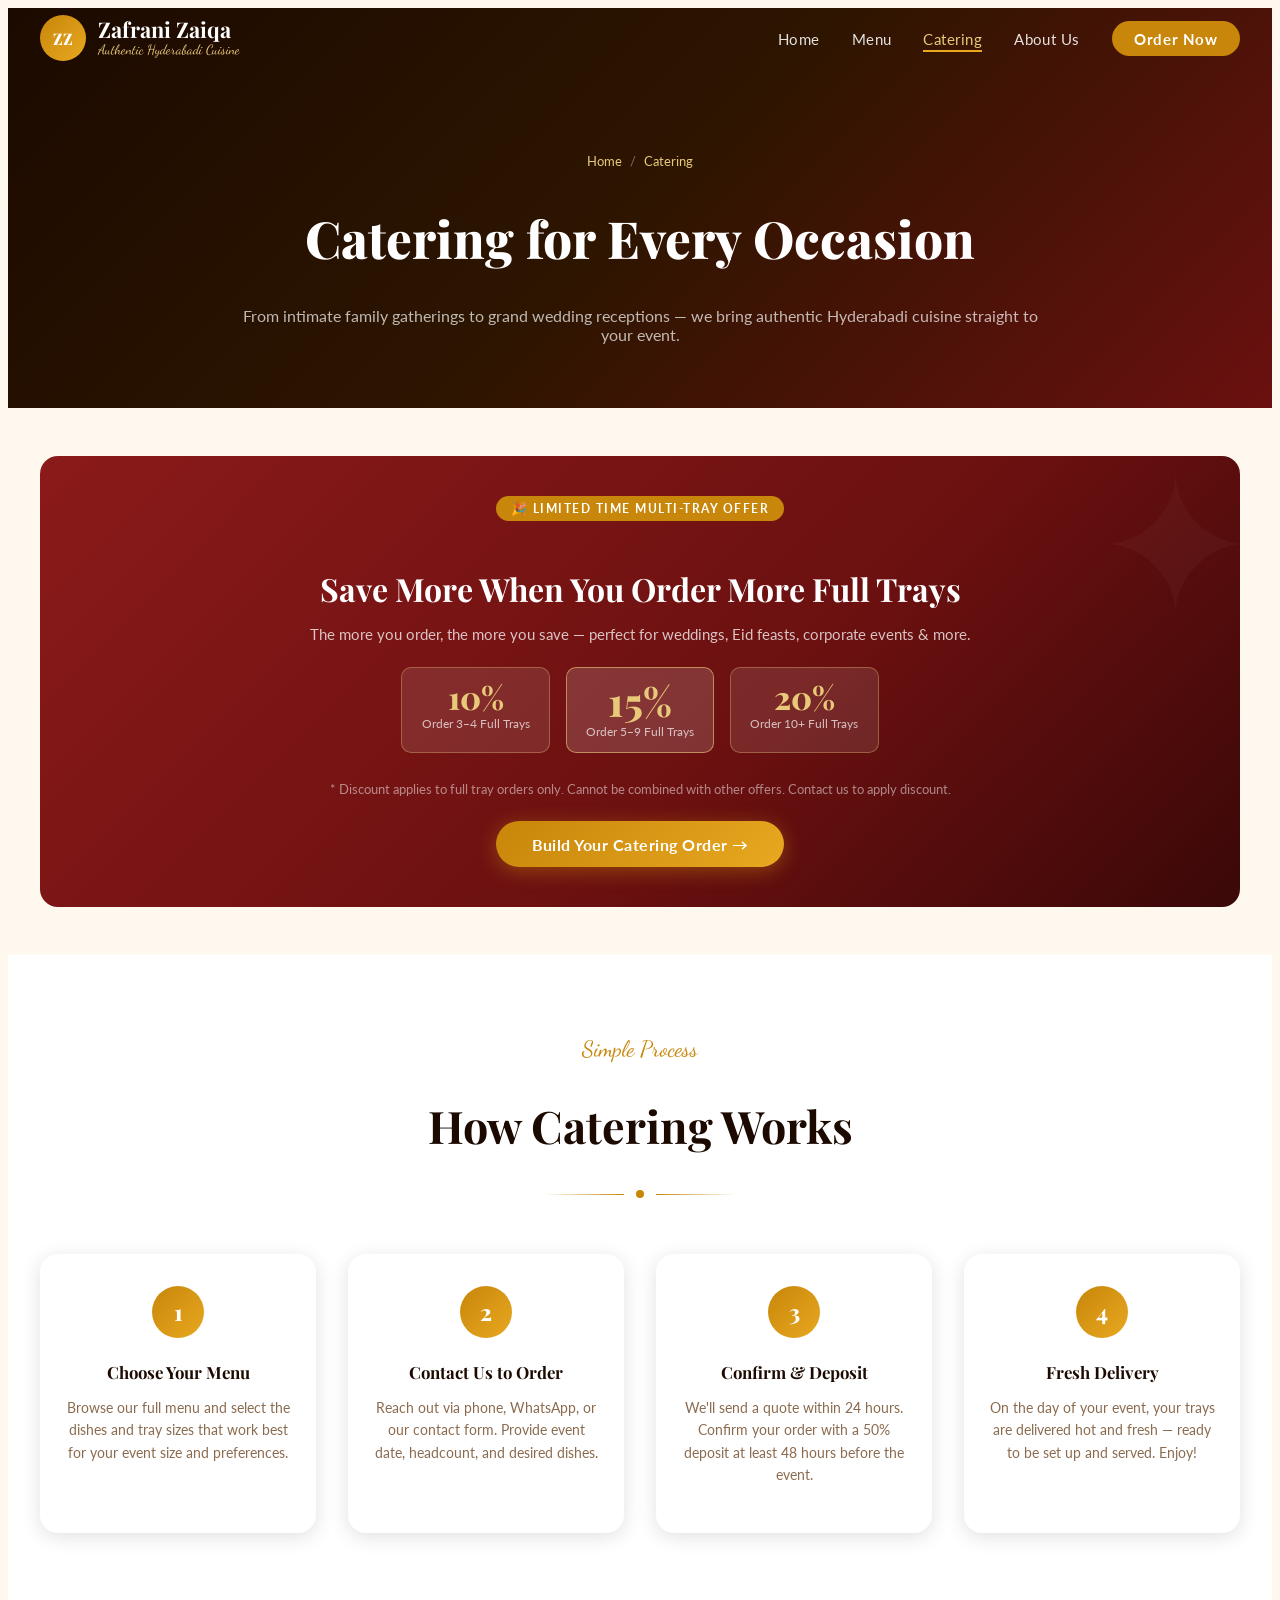
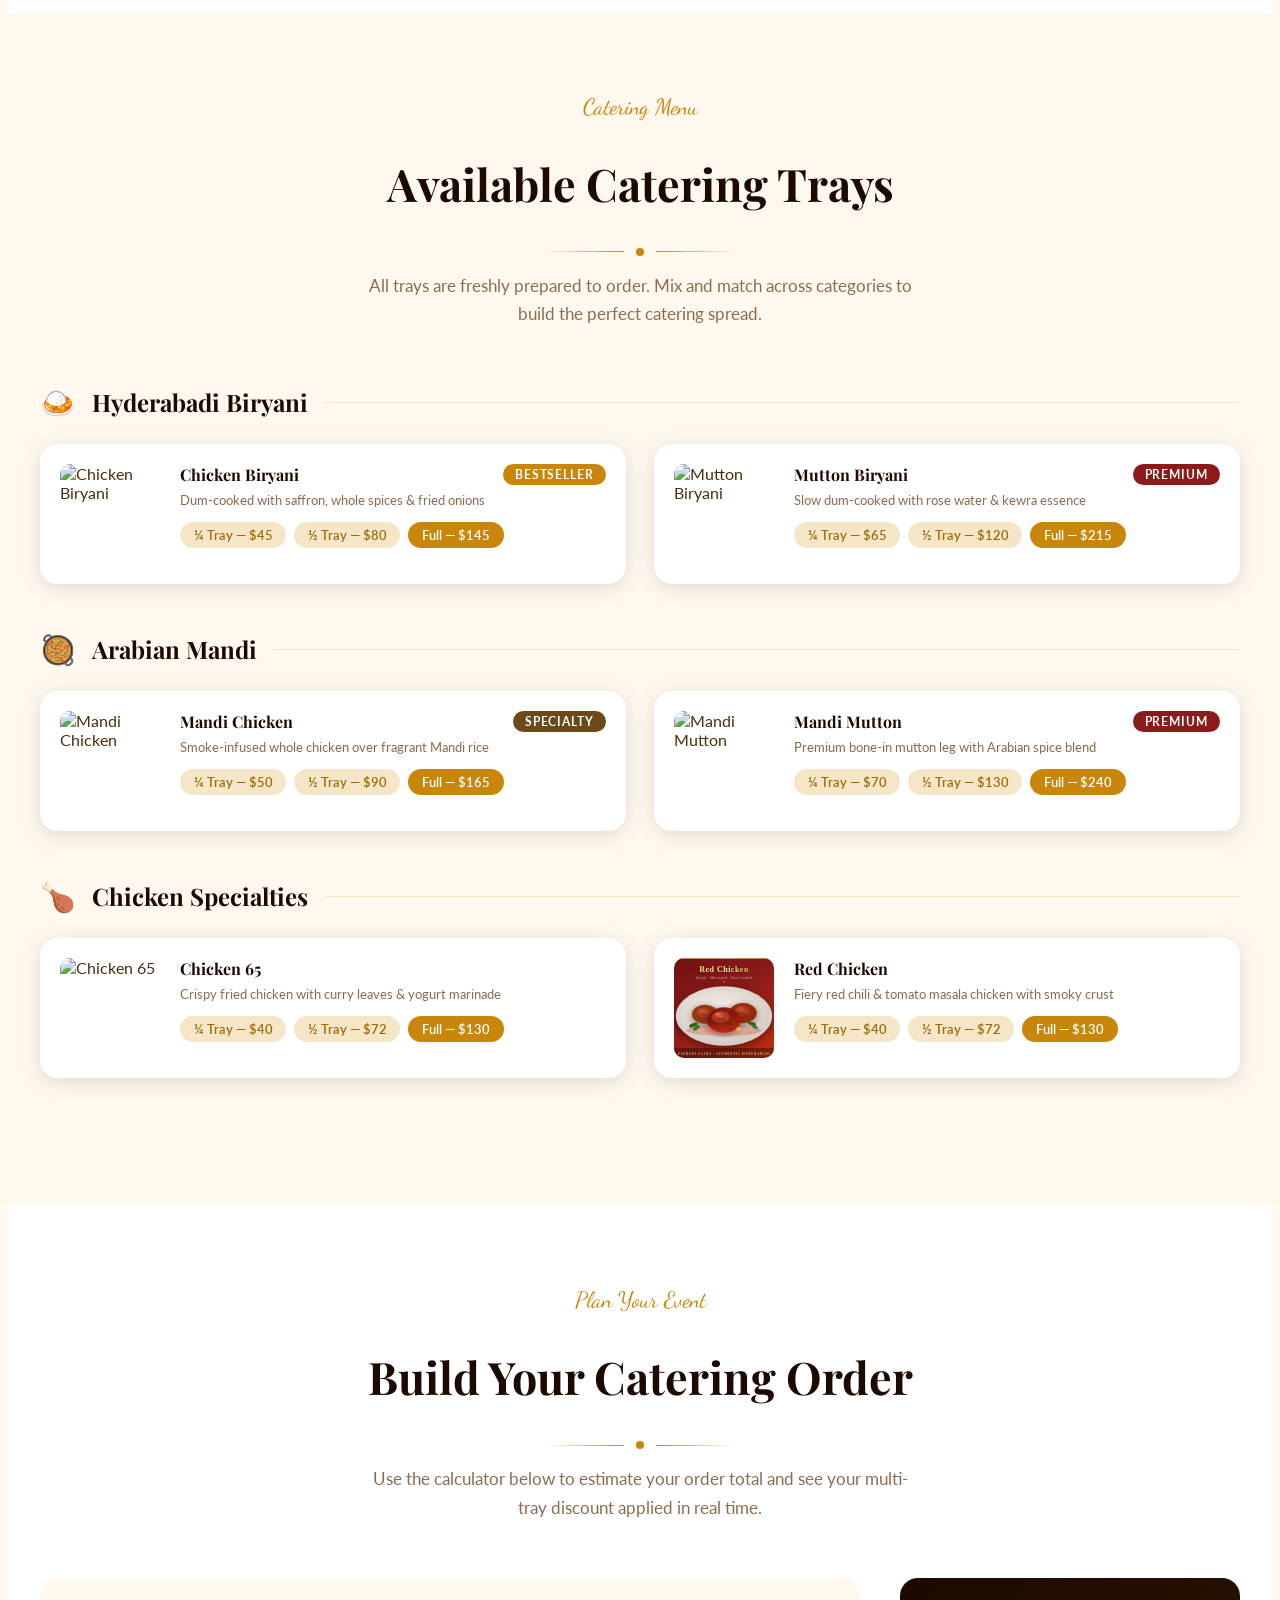
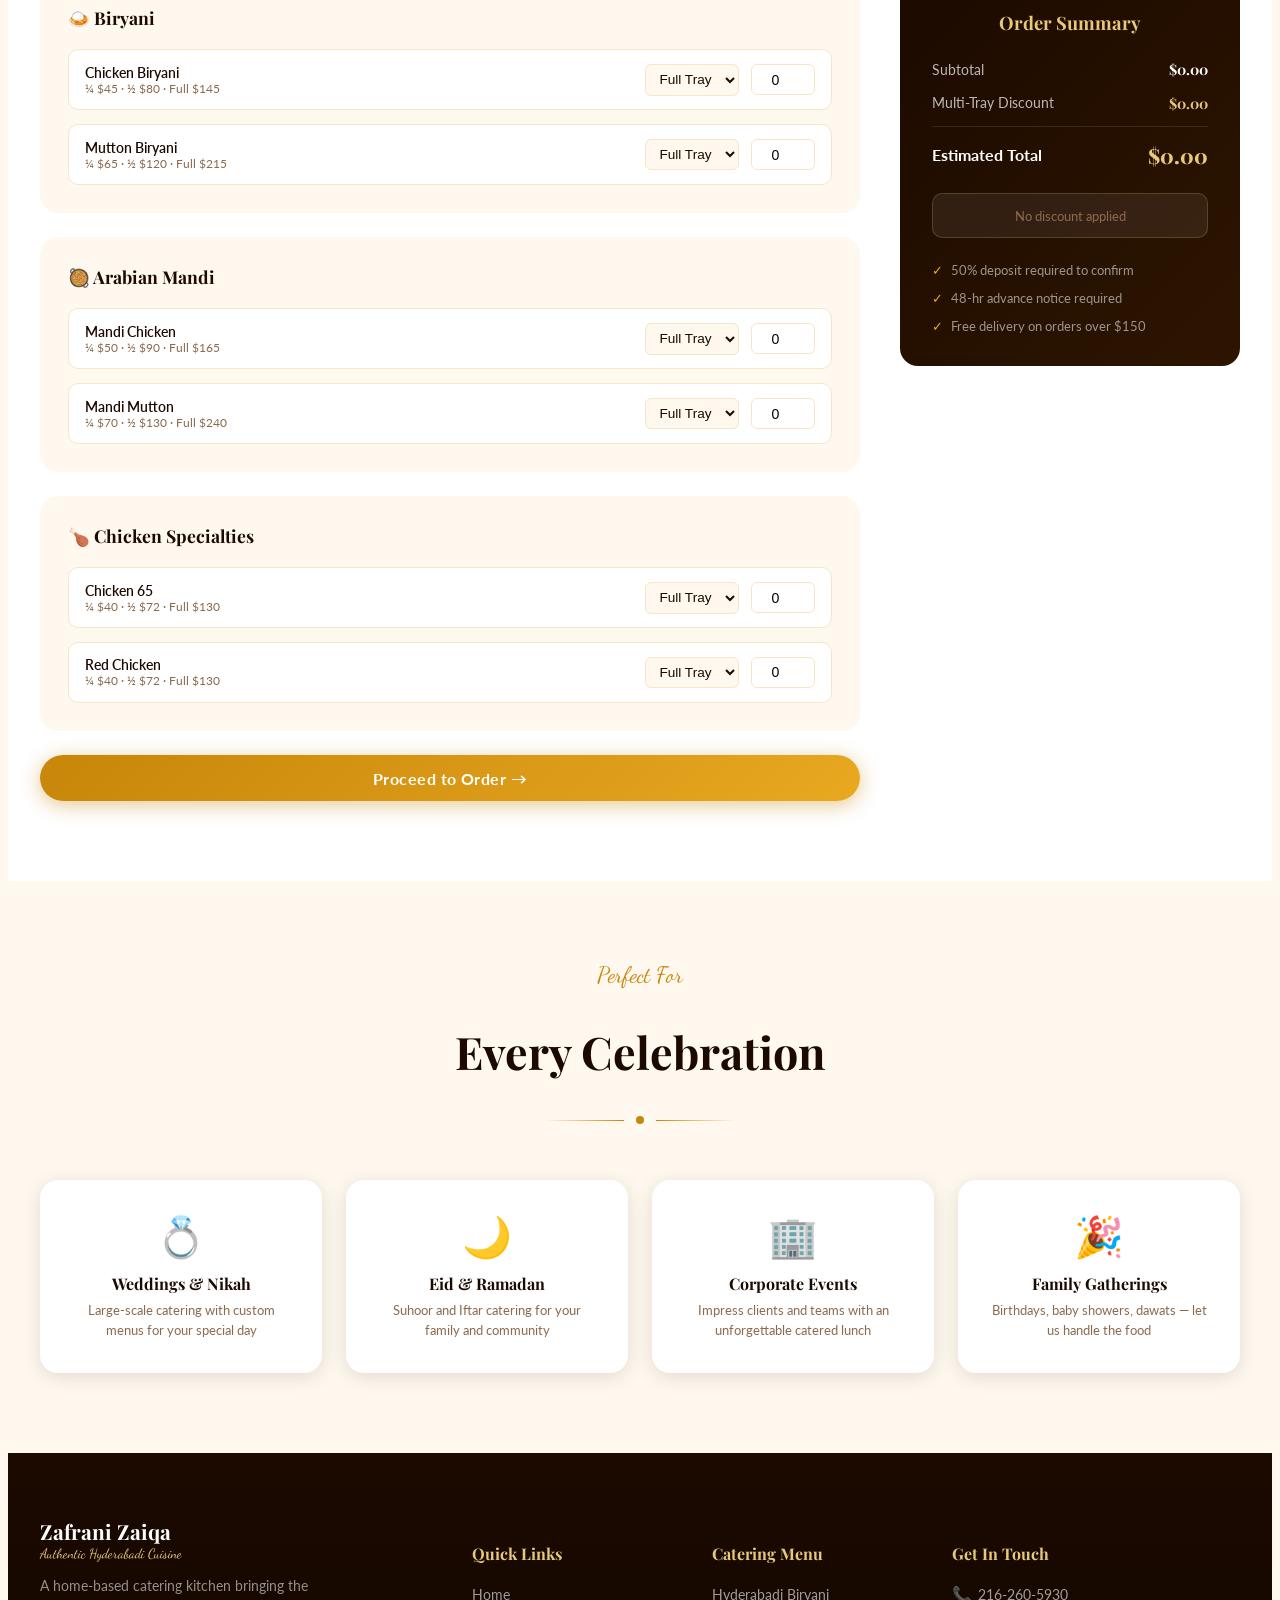
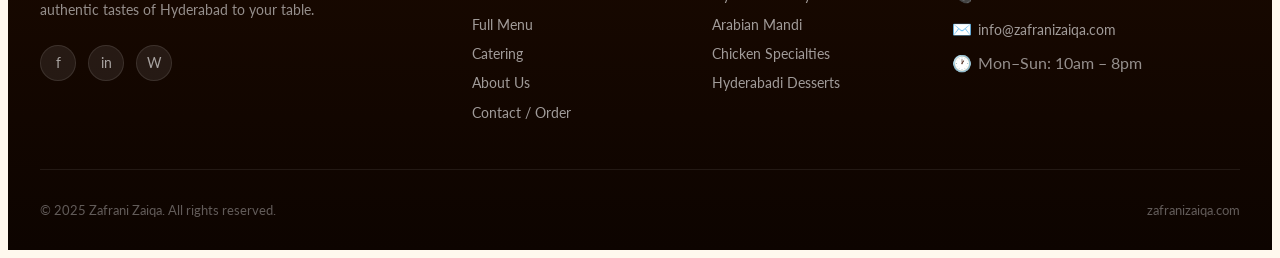
==== commit 91159745: "modified 2 images" ====
--- a/catering.html
+++ b/catering.html
@@ -245,7 +245,7 @@
           </div>
 
           <div style="background:var(--white);border-radius:var(--radius-lg);overflow:hidden;box-shadow:var(--shadow-card);display:flex;gap:1.25rem;padding:1.25rem;align-items:flex-start;transition:var(--transition);" onmouseover="this.style.transform='translateY(-4px)';this.style.boxShadow='var(--shadow-hover)'" onmouseout="this.style.transform='';this.style.boxShadow='var(--shadow-card)'">
-            <img src="https://images.unsplash.com/photo-1598103442097-8b74394b95c3?auto=format&fit=crop&w=200&q=80" alt="Red Chicken" style="width:100px;height:100px;object-fit:cover;border-radius:var(--radius);flex-shrink:0;" loading="lazy" />
+            <img src="images/red-chicken.svg" alt="Red Chicken — spicy marinated slow-cooked chicken" style="width:100px;height:100px;object-fit:cover;border-radius:var(--radius);flex-shrink:0;" loading="lazy" />
             <div style="flex:1;">
               <h4 style="font-family:'Playfair Display',serif;font-weight:700;font-size:1rem;color:var(--dark);margin:0 0 0.35rem;">Red Chicken</h4>
               <p style="font-size:0.82rem;color:var(--text-muted);margin:0 0 0.75rem;line-height:1.5;">Fiery red chili &amp; tomato masala chicken with smoky crust</p>
